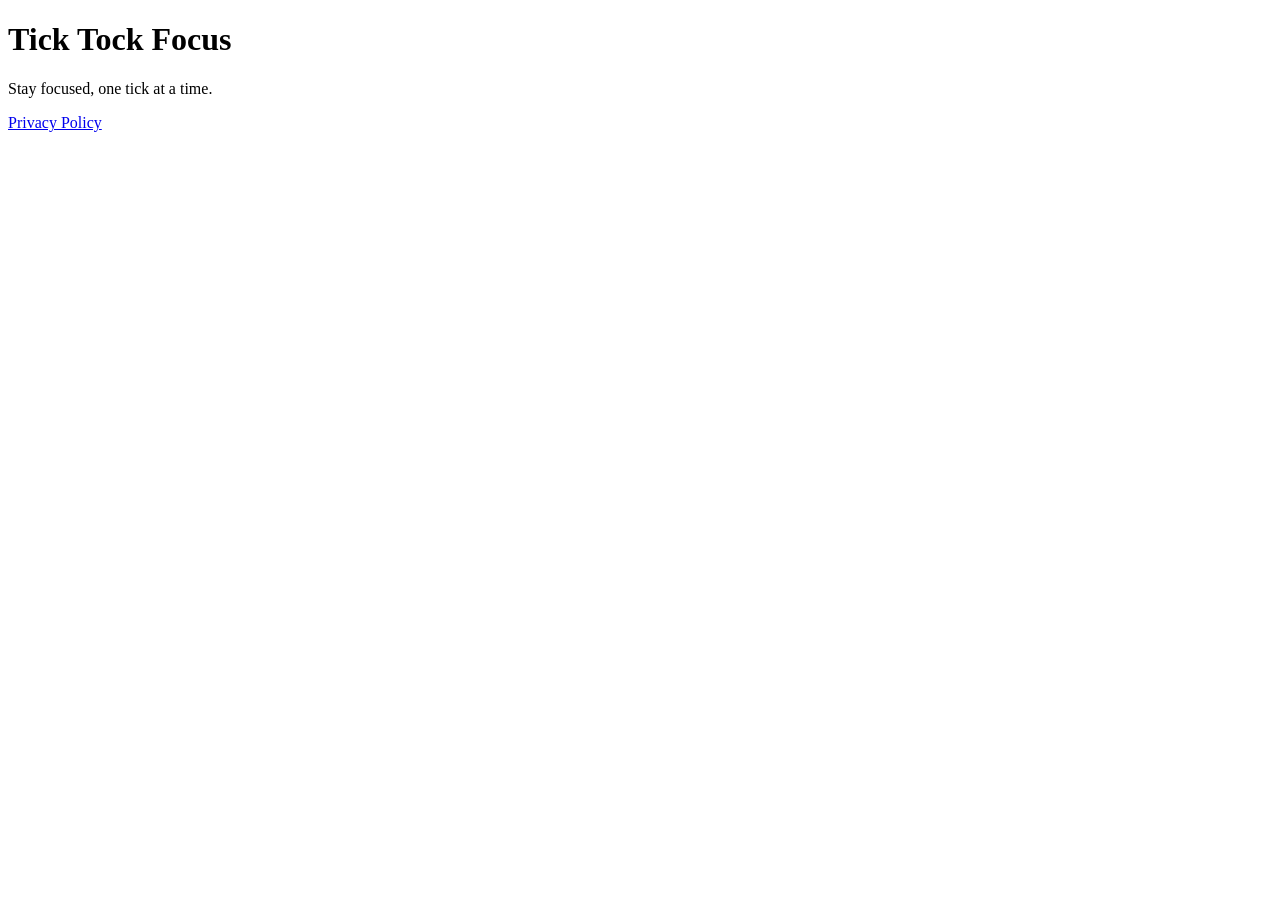
==== index.html @ 8ad4019a "Add index and privacy static pages Co-authored-by: mist941 <38522802+mist941@users.noreply.github.co" ====
<!doctype html>
<html lang="en">
  <head>
    <meta charset="utf-8" />
    <meta name="viewport" content="width=device-width, initial-scale=1" />
    <title>Tick Tock Focus</title>
  </head>
  <body>
    <main>
      <h1>Tick Tock Focus</h1>
      <p>Stay focused, one tick at a time.</p>
      <p><a href="/privacy.html">Privacy Policy</a></p>
    </main>
  </body>
</html>
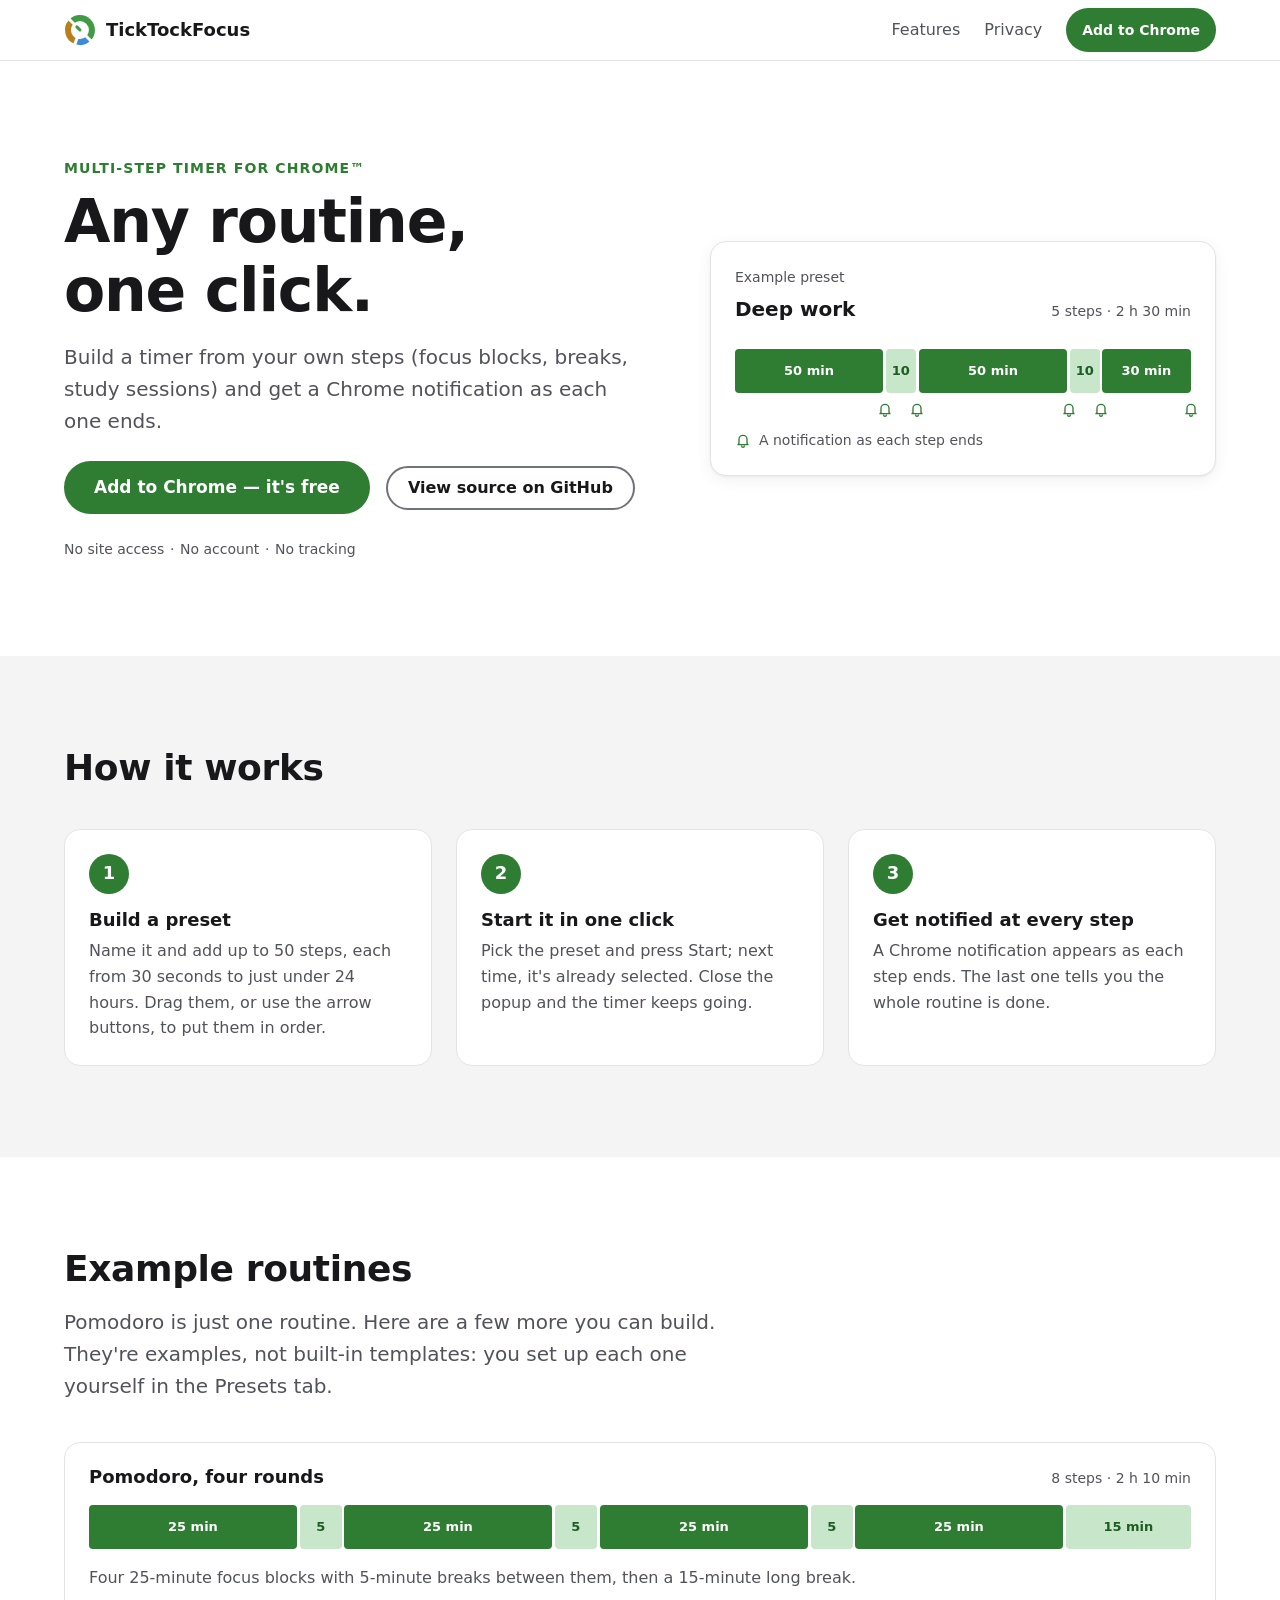
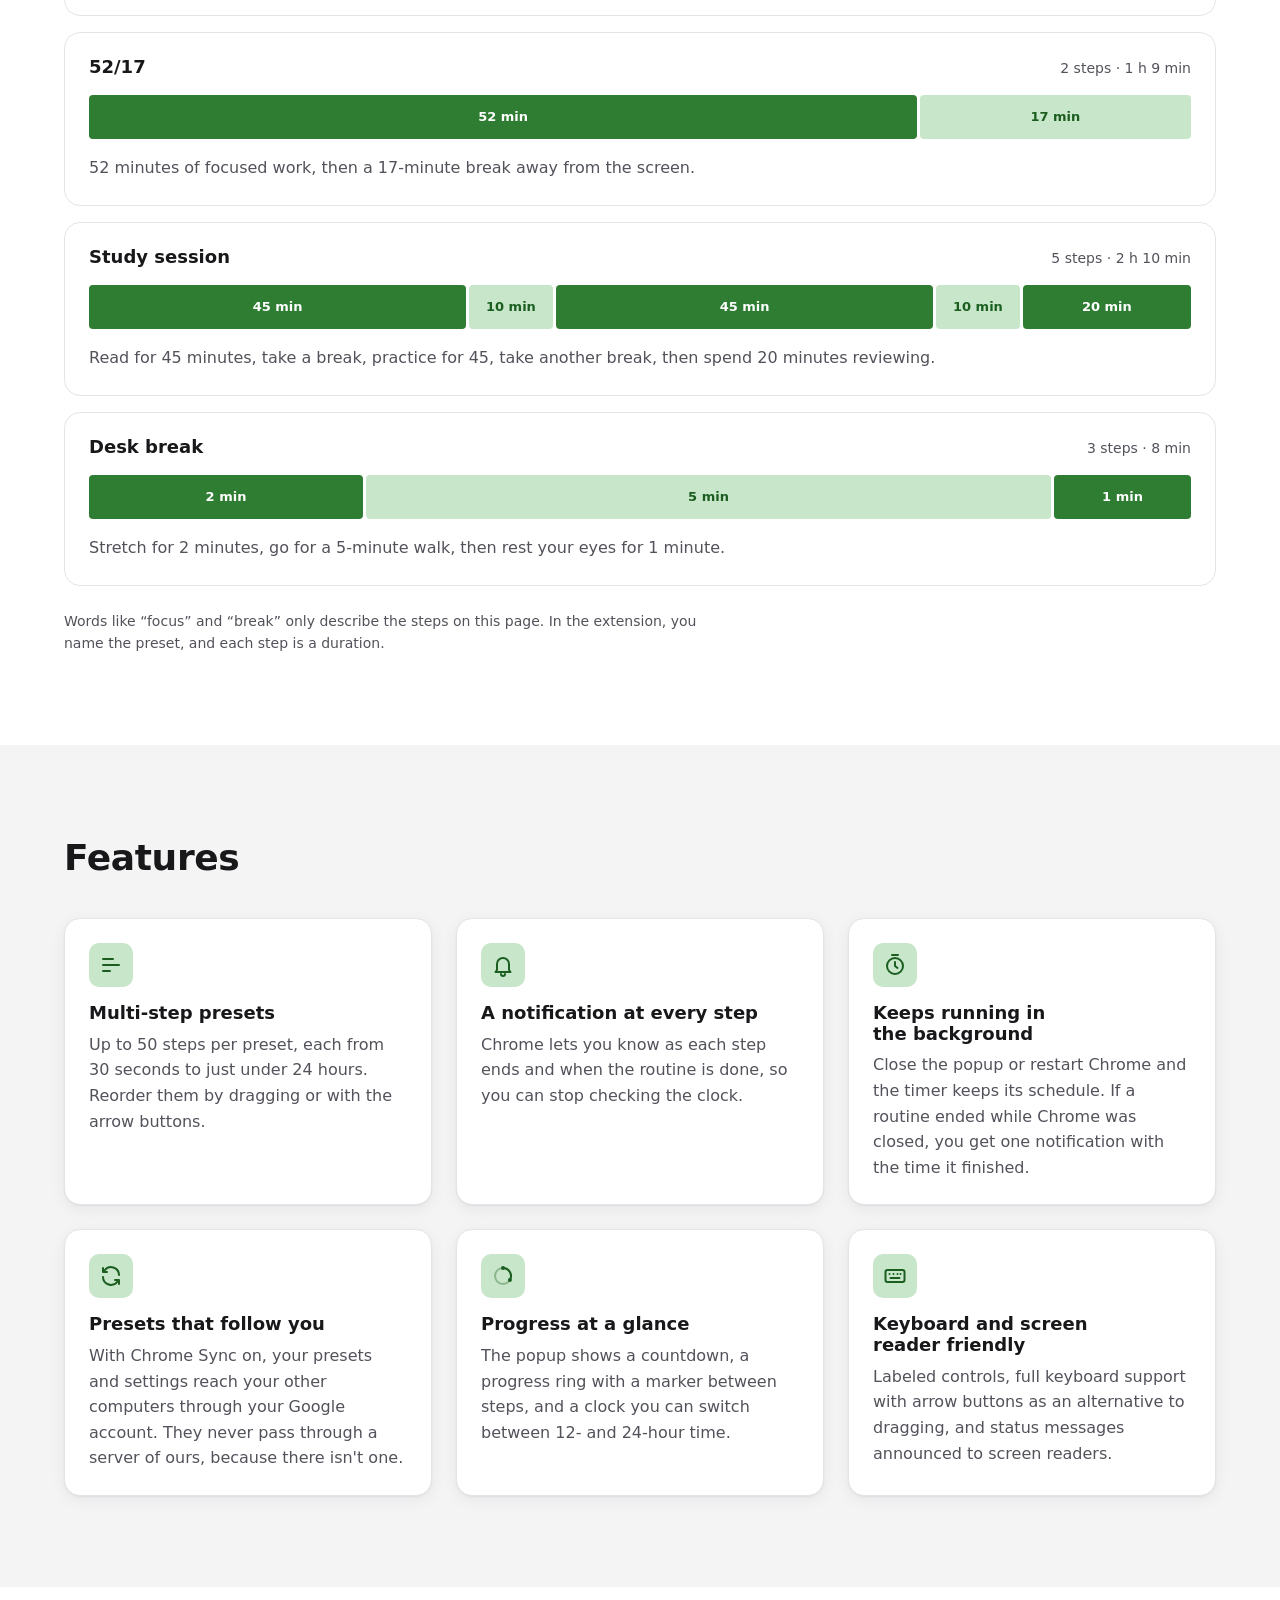
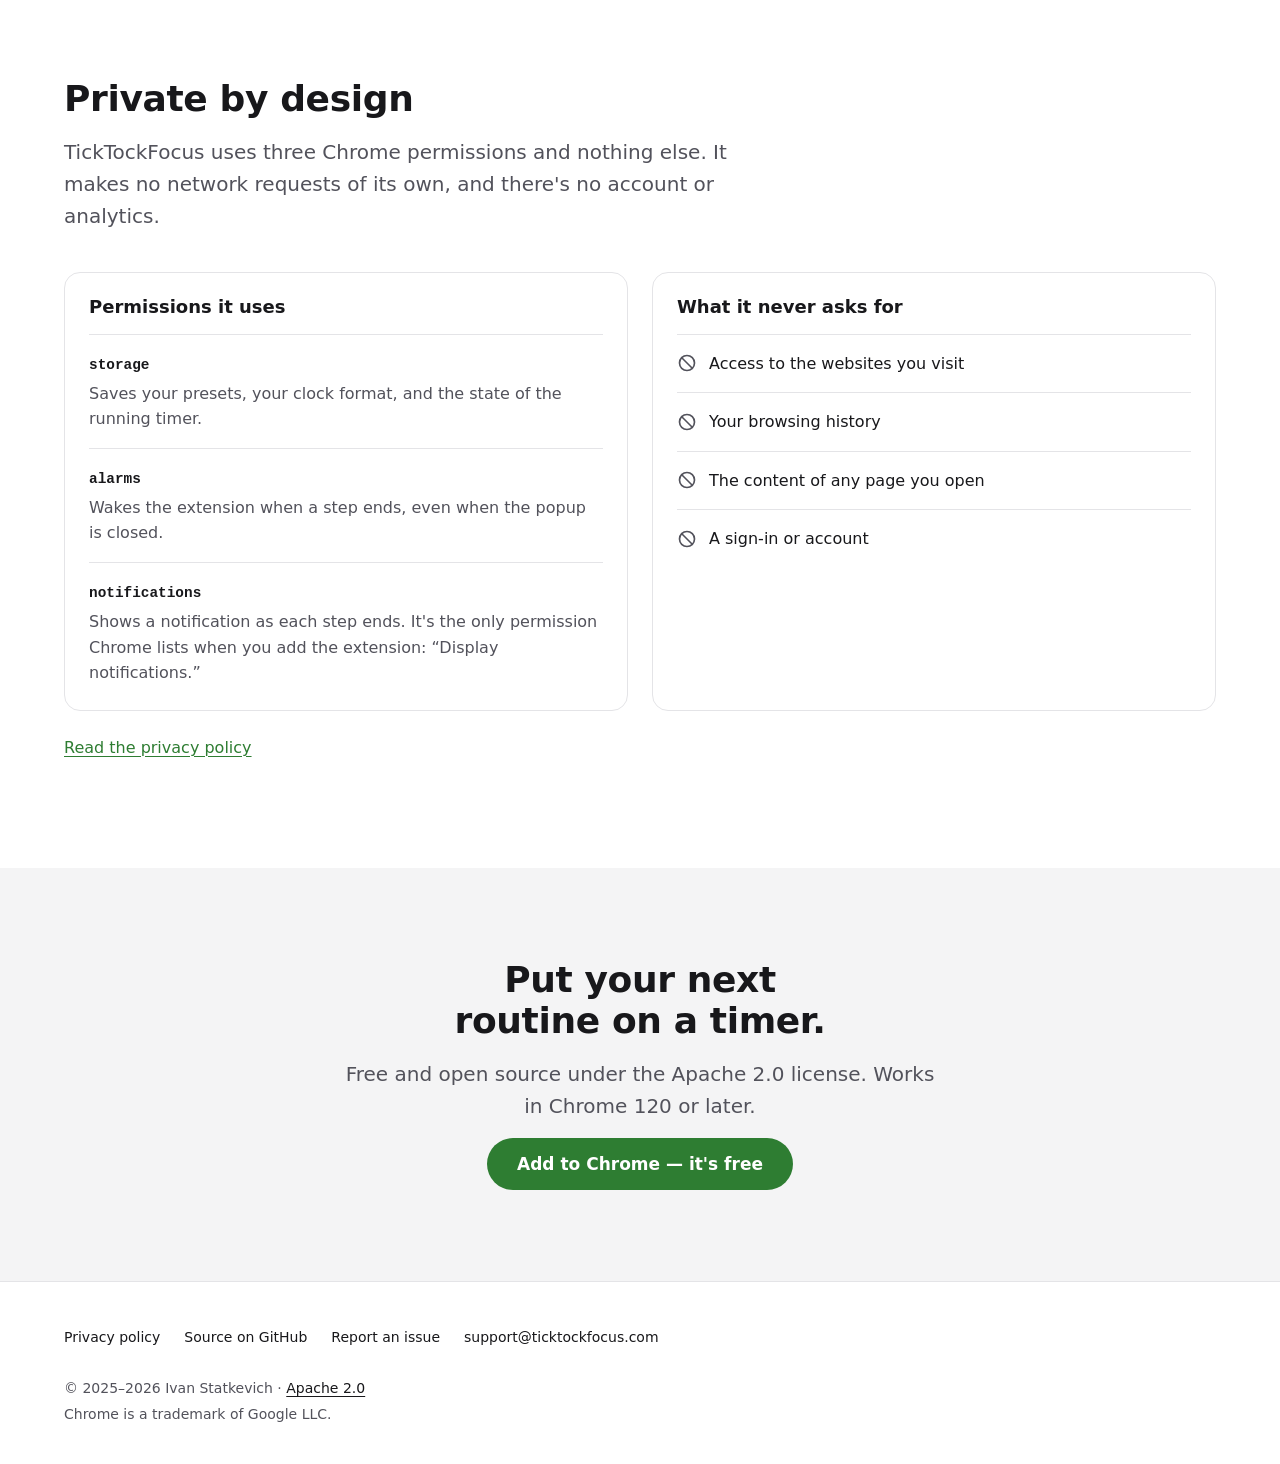
==== commit 034f8217: "Build the landing page - Hero with the value proposition, Web Store and GitHub links, trust   line a" ====
--- a/index.html
+++ b/index.html
@@ -1,15 +1,304 @@
 <!doctype html>
 <html lang="en">
   <head>
-    <meta charset="utf-8" />
-    <meta name="viewport" content="width=device-width, initial-scale=1" />
-    <title>Tick Tock Focus</title>
+    <meta charset="utf-8">
+    <meta name="viewport" content="width=device-width, initial-scale=1">
+    <title>TickTockFocus — Multi-Step Timer &amp; Routines</title>
+    <meta name="description" content="A Chrome extension that times any routine step by step and notifies you as each step ends. No site access, no account, no tracking.">
+    <link rel="canonical" href="https://ticktockfocus.com/">
+    <meta name="color-scheme" content="light dark">
+    <meta name="theme-color" content="#ffffff" media="(prefers-color-scheme: light)">
+    <meta name="theme-color" content="#18181b" media="(prefers-color-scheme: dark)">
+    <link rel="icon" href="/assets/icon-32.png" sizes="32x32" type="image/png">
+    <link rel="icon" href="/assets/icon-16.png" sizes="16x16" type="image/png">
+    <link rel="apple-touch-icon" href="/assets/icon-512.png">
+    <link rel="stylesheet" href="/assets/styles.css">
+    <meta property="og:type" content="website">
+    <meta property="og:site_name" content="TickTockFocus">
+    <meta property="og:title" content="TickTockFocus — Multi-Step Timer &amp; Routines">
+    <meta property="og:description" content="A Chrome extension that times any routine step by step and notifies you as each step ends. No site access, no account, no tracking.">
+    <meta property="og:url" content="https://ticktockfocus.com/">
+    <meta property="og:image" content="https://ticktockfocus.com/assets/icon-512.png">
+    <meta property="og:image:width" content="512">
+    <meta property="og:image:height" content="512">
+    <meta property="og:image:alt" content="TickTockFocus icon: a ring of three colored segments around a clock hand">
+    <meta name="twitter:card" content="summary">
+    <meta name="twitter:title" content="TickTockFocus — Multi-Step Timer &amp; Routines">
+    <meta name="twitter:description" content="A Chrome extension that times any routine step by step and notifies you as each step ends. No site access, no account, no tracking.">
+    <meta name="twitter:image" content="https://ticktockfocus.com/assets/icon-512.png">
+    <meta name="twitter:image:alt" content="TickTockFocus icon: a ring of three colored segments around a clock hand">
+    <script type="application/ld+json">
+      {
+        "@context": "https://schema.org",
+        "@type": "SoftwareApplication",
+        "name": "TickTockFocus",
+        "description": "A Chrome extension that times any routine step by step and notifies you as each step ends. No site access, no account, no tracking.",
+        "applicationCategory": "UtilitiesApplication",
+        "operatingSystem": "Chrome",
+        "url": "https://ticktockfocus.com/",
+        "downloadUrl": "https://chromewebstore.google.com/detail/nealkefeifpkmkbfcfbkffdgnlohjbae",
+        "offers": {
+          "@type": "Offer",
+          "price": "0",
+          "priceCurrency": "USD"
+        }
+      }
+    </script>
   </head>
   <body>
-    <main>
-      <h1>Tick Tock Focus</h1>
-      <p>Stay focused, one tick at a time.</p>
-      <p><a href="/privacy.html">Privacy Policy</a></p>
+    <a class="skip-link" href="#main-content">Skip to content</a>
+    <header class="site-header">
+      <div class="page-container site-header-content">
+        <a class="brand-link" href="/">
+          <img class="brand-icon" src="/assets/icon-32.png" srcset="/assets/icon-32.png 1x, /assets/icon-128.png 4x" width="32" height="32" alt="">
+          TickTockFocus
+        </a>
+        <nav class="site-navigation" aria-label="Main">
+          <ul class="site-navigation-list">
+            <li><a class="site-navigation-link" href="/#features">Features</a></li>
+            <li><a class="site-navigation-link" href="/privacy.html">Privacy</a></li>
+          </ul>
+        </nav>
+        <a class="button button-primary button-compact site-header-call-to-action" href="https://chromewebstore.google.com/detail/nealkefeifpkmkbfcfbkffdgnlohjbae">Add to Chrome</a>
+      </div>
+    </header>
+
+    <main id="main-content" tabindex="-1">
+      <section class="hero-section" aria-labelledby="hero-heading">
+        <div class="page-container hero-layout">
+          <div>
+            <p class="section-label">Multi-step timer for Chrome™</p>
+            <h1 id="hero-heading">Any routine, one click.</h1>
+            <p class="lead-text hero-lead">Build a timer from your own steps (focus blocks, breaks, study sessions) and get a Chrome notification as each one ends.</p>
+            <div class="button-group">
+              <a class="button button-primary button-large" href="https://chromewebstore.google.com/detail/nealkefeifpkmkbfcfbkffdgnlohjbae">Add to Chrome — it's free</a>
+              <a class="button button-secondary" href="https://github.com/mist941/tick-tock-focus">View source on GitHub</a>
+            </div>
+            <p class="trust-line">No site access<span class="trust-separator" aria-hidden="true">·</span>No account<span class="trust-separator" aria-hidden="true">·</span>No tracking</p>
+          </div>
+
+          <figure class="preset-preview">
+            <p class="preset-preview-label">Example preset</p>
+            <div class="preset-preview-header">
+              <p class="preset-preview-name" id="preview-preset-name">Deep work</p>
+              <p class="preset-preview-total">5 steps · 2 h 30 min</p>
+            </div>
+            <ol class="segment-bar segment-bar-with-notifications" aria-labelledby="preview-preset-name">
+              <li class="segment" style="--segment-minutes: 50"><span class="segment-label">50<span class="segment-unit"> min</span></span></li>
+              <li class="segment" style="--segment-minutes: 10"><span class="segment-label">10<span class="segment-unit"> min</span></span></li>
+              <li class="segment" style="--segment-minutes: 50"><span class="segment-label">50<span class="segment-unit"> min</span></span></li>
+              <li class="segment" style="--segment-minutes: 10"><span class="segment-label">10<span class="segment-unit"> min</span></span></li>
+              <li class="segment" style="--segment-minutes: 30"><span class="segment-label">30<span class="segment-unit"> min</span></span></li>
+            </ol>
+            <figcaption class="preset-preview-caption"><span class="notification-icon" aria-hidden="true"></span>A notification as each step ends</figcaption>
+          </figure>
+        </div>
+      </section>
+
+      <section class="page-section page-section-alternate" aria-labelledby="how-it-works-heading">
+        <div class="page-container">
+          <div class="section-heading">
+            <h2 id="how-it-works-heading">How it works</h2>
+          </div>
+          <ol class="step-list">
+            <li class="step-card">
+              <h3>Build a preset</h3>
+              <p>Name it and add up to 50 steps, each from 30 seconds to just under 24 hours. Drag them, or use the arrow buttons, to put them in order.</p>
+            </li>
+            <li class="step-card">
+              <h3>Start it in one click</h3>
+              <p>Pick the preset and press Start; next time, it's already selected. Close the popup and the timer keeps going.</p>
+            </li>
+            <li class="step-card">
+              <h3>Get notified at every step</h3>
+              <p>A Chrome notification appears as each step ends. The last one tells you the whole routine is done.</p>
+            </li>
+          </ol>
+        </div>
+      </section>
+
+      <section class="page-section" aria-labelledby="examples-heading">
+        <div class="page-container">
+          <div class="section-heading">
+            <h2 id="examples-heading">Example routines</h2>
+            <p class="lead-text">Pomodoro is just one routine. Here are a few more you can build. They're examples, not built-in templates: you set up each one yourself in the Presets tab.</p>
+          </div>
+          <ul class="routine-list">
+            <li class="routine-card">
+              <div class="routine-header">
+                <h3 class="routine-name" id="routine-pomodoro">Pomodoro, four rounds</h3>
+                <p class="routine-total">8 steps · 2 h 10 min</p>
+              </div>
+              <ol class="segment-bar" aria-labelledby="routine-pomodoro">
+                <li class="segment" style="--segment-minutes: 25"><span class="segment-label">25<span class="segment-unit"> min</span></span></li>
+                <li class="segment" style="--segment-minutes: 5"><span class="segment-label">5<span class="segment-unit"> min</span></span></li>
+                <li class="segment" style="--segment-minutes: 25"><span class="segment-label">25<span class="segment-unit"> min</span></span></li>
+                <li class="segment" style="--segment-minutes: 5"><span class="segment-label">5<span class="segment-unit"> min</span></span></li>
+                <li class="segment" style="--segment-minutes: 25"><span class="segment-label">25<span class="segment-unit"> min</span></span></li>
+                <li class="segment" style="--segment-minutes: 5"><span class="segment-label">5<span class="segment-unit"> min</span></span></li>
+                <li class="segment" style="--segment-minutes: 25"><span class="segment-label">25<span class="segment-unit"> min</span></span></li>
+                <li class="segment" style="--segment-minutes: 15"><span class="segment-label">15<span class="segment-unit"> min</span></span></li>
+              </ol>
+              <p class="routine-description">Four 25-minute focus blocks with 5-minute breaks between them, then a 15-minute long break.</p>
+            </li>
+            <li class="routine-card">
+              <div class="routine-header">
+                <h3 class="routine-name" id="routine-52-17">52/17</h3>
+                <p class="routine-total">2 steps · 1 h 9 min</p>
+              </div>
+              <ol class="segment-bar" aria-labelledby="routine-52-17">
+                <li class="segment" style="--segment-minutes: 52"><span class="segment-label">52<span class="segment-unit"> min</span></span></li>
+                <li class="segment" style="--segment-minutes: 17"><span class="segment-label">17<span class="segment-unit"> min</span></span></li>
+              </ol>
+              <p class="routine-description">52 minutes of focused work, then a 17-minute break away from the screen.</p>
+            </li>
+            <li class="routine-card">
+              <div class="routine-header">
+                <h3 class="routine-name" id="routine-study">Study session</h3>
+                <p class="routine-total">5 steps · 2 h 10 min</p>
+              </div>
+              <ol class="segment-bar" aria-labelledby="routine-study">
+                <li class="segment" style="--segment-minutes: 45"><span class="segment-label">45<span class="segment-unit"> min</span></span></li>
+                <li class="segment" style="--segment-minutes: 10"><span class="segment-label">10<span class="segment-unit"> min</span></span></li>
+                <li class="segment" style="--segment-minutes: 45"><span class="segment-label">45<span class="segment-unit"> min</span></span></li>
+                <li class="segment" style="--segment-minutes: 10"><span class="segment-label">10<span class="segment-unit"> min</span></span></li>
+                <li class="segment" style="--segment-minutes: 20"><span class="segment-label">20<span class="segment-unit"> min</span></span></li>
+              </ol>
+              <p class="routine-description">Read for 45 minutes, take a break, practice for 45, take another break, then spend 20 minutes reviewing.</p>
+            </li>
+            <li class="routine-card">
+              <div class="routine-header">
+                <h3 class="routine-name" id="routine-desk-break">Desk break</h3>
+                <p class="routine-total">3 steps · 8 min</p>
+              </div>
+              <ol class="segment-bar" aria-labelledby="routine-desk-break">
+                <li class="segment" style="--segment-minutes: 2"><span class="segment-label">2<span class="segment-unit"> min</span></span></li>
+                <li class="segment" style="--segment-minutes: 5"><span class="segment-label">5<span class="segment-unit"> min</span></span></li>
+                <li class="segment" style="--segment-minutes: 1"><span class="segment-label">1<span class="segment-unit"> min</span></span></li>
+              </ol>
+              <p class="routine-description">Stretch for 2 minutes, go for a 5-minute walk, then rest your eyes for 1 minute.</p>
+            </li>
+          </ul>
+          <p class="routine-note">Words like “focus” and “break” only describe the steps on this page. In the extension, you name the preset, and each step is a duration.</p>
+        </div>
+      </section>
+
+      <section class="page-section page-section-alternate" id="features" aria-labelledby="features-heading">
+        <div class="page-container">
+          <div class="section-heading">
+            <h2 id="features-heading">Features</h2>
+          </div>
+          <ul class="feature-grid">
+            <li class="feature-card">
+              <span class="feature-icon" aria-hidden="true">
+                <svg viewBox="0 0 24 24" fill="none" stroke="currentColor" stroke-width="2" stroke-linecap="round"><path d="M4 6h10M4 12h16M4 18h7"/></svg>
+              </span>
+              <h3>Multi-step presets</h3>
+              <p>Up to 50 steps per preset, each from 30 seconds to just under 24 hours. Reorder them by dragging or with the arrow buttons.</p>
+            </li>
+            <li class="feature-card">
+              <span class="feature-icon" aria-hidden="true">
+                <svg viewBox="0 0 24 24" fill="none" stroke="currentColor" stroke-width="2" stroke-linecap="round" stroke-linejoin="round"><path d="M6 17v-6a6 6 0 0 1 12 0v6l1.5 2h-15z"/><path d="M10 21a2 2 0 0 0 4 0"/></svg>
+              </span>
+              <h3>A notification at every step</h3>
+              <p>Chrome lets you know as each step ends and when the routine is done, so you can stop checking the clock.</p>
+            </li>
+            <li class="feature-card">
+              <span class="feature-icon" aria-hidden="true">
+                <svg viewBox="0 0 24 24" fill="none" stroke="currentColor" stroke-width="2" stroke-linecap="round" stroke-linejoin="round"><circle cx="12" cy="13" r="8"/><path d="M12 9v4l2.5 2M9 2h6"/></svg>
+              </span>
+              <h3>Keeps running in the background</h3>
+              <p>Close the popup or restart Chrome and the timer keeps its schedule. If a routine ended while Chrome was closed, you get one notification with the time it finished.</p>
+            </li>
+            <li class="feature-card">
+              <span class="feature-icon" aria-hidden="true">
+                <svg viewBox="0 0 24 24" fill="none" stroke="currentColor" stroke-width="2" stroke-linecap="round" stroke-linejoin="round"><path d="M20 11a8 8 0 0 0-14.5-4.5L4 8M4 4v4h4M4 13a8 8 0 0 0 14.5 4.5L20 16M20 20v-4h-4"/></svg>
+              </span>
+              <h3>Presets that follow you</h3>
+              <p>With Chrome Sync on, your presets and settings reach your other computers through your Google account. They never pass through a server of ours, because there isn't one.</p>
+            </li>
+            <li class="feature-card">
+              <span class="feature-icon" aria-hidden="true">
+                <svg viewBox="0 0 24 24" fill="none" stroke="currentColor" stroke-width="2" stroke-linecap="round"><circle cx="12" cy="12" r="8" stroke-opacity="0.35"/><path d="M12 4a8 8 0 0 1 6.9 12"/><circle cx="12" cy="4" r="1" fill="currentColor"/><circle cx="18.9" cy="16" r="1" fill="currentColor"/></svg>
+              </span>
+              <h3>Progress at a glance</h3>
+              <p>The popup shows a countdown, a progress ring with a marker between steps, and a clock you can switch between 12- and 24-hour time.</p>
+            </li>
+            <li class="feature-card">
+              <span class="feature-icon" aria-hidden="true">
+                <svg viewBox="0 0 24 24" fill="none" stroke="currentColor" stroke-width="2" stroke-linecap="round" stroke-linejoin="round"><rect x="2.5" y="6" width="19" height="12" rx="2"/><path d="M6.5 10h.01M10.5 10h.01M14.5 10h.01M17.5 10h.01M7.5 14h9"/></svg>
+              </span>
+              <h3>Keyboard and screen reader friendly</h3>
+              <p>Labeled controls, full keyboard support with arrow buttons as an alternative to dragging, and status messages announced to screen readers.</p>
+            </li>
+          </ul>
+        </div>
+      </section>
+
+      <section class="page-section" aria-labelledby="privacy-heading">
+        <div class="page-container">
+          <div class="section-heading">
+            <h2 id="privacy-heading">Private by design</h2>
+            <p class="lead-text">TickTockFocus uses three Chrome permissions and nothing else. It makes no network requests of its own, and there's no account or analytics.</p>
+          </div>
+          <div class="privacy-layout">
+            <div class="privacy-panel">
+              <h3>Permissions it uses</h3>
+              <dl class="permission-list">
+                <div class="permission-item">
+                  <dt class="permission-name"><code>storage</code></dt>
+                  <dd class="permission-reason">Saves your presets, your clock format, and the state of the running timer.</dd>
+                </div>
+                <div class="permission-item">
+                  <dt class="permission-name"><code>alarms</code></dt>
+                  <dd class="permission-reason">Wakes the extension when a step ends, even when the popup is closed.</dd>
+                </div>
+                <div class="permission-item">
+                  <dt class="permission-name"><code>notifications</code></dt>
+                  <dd class="permission-reason">Shows a notification as each step ends. It's the only permission Chrome lists when you add the extension: “Display notifications.”</dd>
+                </div>
+              </dl>
+            </div>
+            <div class="privacy-panel">
+              <h3>What it never asks for</h3>
+              <ul class="not-requested-list">
+                <li class="not-requested-item">Access to the websites you visit</li>
+                <li class="not-requested-item">Your browsing history</li>
+                <li class="not-requested-item">The content of any page you open</li>
+                <li class="not-requested-item">A sign-in or account</li>
+              </ul>
+            </div>
+          </div>
+          <p><a href="/privacy.html">Read the privacy policy</a></p>
+        </div>
+      </section>
+
+      <!-- Screenshots: add images to /assets/screenshots/ and a section here. -->
+
+      <section class="page-section page-section-alternate closing-call-to-action" aria-labelledby="closing-heading">
+        <div class="page-container text-content">
+          <h2 id="closing-heading">Put your next routine on a timer.</h2>
+          <p class="lead-text">Free and open source under the Apache 2.0 license. Works in Chrome 120 or later.</p>
+          <div class="button-group">
+            <a class="button button-primary button-large" href="https://chromewebstore.google.com/detail/nealkefeifpkmkbfcfbkffdgnlohjbae">Add to Chrome — it's free</a>
+          </div>
+        </div>
+      </section>
     </main>
+
+    <footer class="site-footer">
+      <div class="page-container">
+        <nav aria-label="Footer">
+          <ul class="footer-links">
+            <li><a href="/privacy.html">Privacy policy</a></li>
+            <li><a href="https://github.com/mist941/tick-tock-focus">Source on GitHub</a></li>
+            <li><a href="https://github.com/mist941/tick-tock-focus/issues">Report an issue</a></li>
+            <li><a href="mailto:support@ticktockfocus.com">support@ticktockfocus.com</a></li>
+          </ul>
+        </nav>
+        <p class="footer-legal">© 2025–2026 Ivan Statkevich <span aria-hidden="true">·</span> <a href="https://github.com/mist941/tick-tock-focus/blob/main/LICENSE">Apache 2.0</a></p>
+        <p class="footer-trademark">Chrome is a trademark of Google LLC.</p>
+      </div>
+    </footer>
   </body>
 </html>
--- a/assets/styles.css
+++ b/assets/styles.css
@@ -0,0 +1,848 @@
+/* Design tokens */
+
+:root {
+  color-scheme: light dark;
+
+  --color-background: #ffffff;
+  --color-surface: #f4f4f5;
+  --color-card: #ffffff;
+  --color-border: #e4e4e7;
+  --color-border-strong: #71717a;
+  --color-text: #18181b;
+  --color-text-muted: #52525b;
+  --color-accent: #2e7d32;
+  --color-accent-hover: #1b5e20;
+  --color-on-accent: #ffffff;
+  --color-link: #2e7d32;
+  --color-focus-ring: #2e7d32;
+  --color-segment-tint: #c8e6c9;
+  --color-on-segment-tint: #1b5e20;
+  --shadow-card: 0 1px 2px rgb(24 24 27 / 0.05), 0 4px 16px rgb(24 24 27 / 0.06);
+
+  --font-family-base: system-ui, -apple-system, "Segoe UI", Roboto, "Helvetica Neue", Arial, sans-serif;
+  --font-family-monospace: ui-monospace, "SF Mono", "Cascadia Mono", "Segoe UI Mono", Menlo, Consolas, monospace;
+  --font-size-small: 0.875rem;
+  --font-size-base: 1rem;
+  --font-size-lead: clamp(1.0625rem, 1rem + 0.4vw, 1.25rem);
+  --font-size-heading-3: 1.125rem;
+  --font-size-heading-2: clamp(1.625rem, 1.3rem + 1.4vw, 2.25rem);
+  --font-size-heading-1: clamp(2.25rem, 1.5rem + 3.4vw, 3.75rem);
+  --font-weight-medium: 500;
+  --font-weight-bold: 700;
+  --line-height-base: 1.6;
+  --line-height-heading: 1.15;
+
+  --space-extra-small: 0.25rem;
+  --space-small: 0.5rem;
+  --space-medium: 1rem;
+  --space-large: 1.5rem;
+  --space-extra-large: 2.5rem;
+  --space-section: clamp(3.5rem, 2.5rem + 4vw, 6rem);
+  --page-gutter: clamp(1rem, 0.5rem + 2.5vw, 2rem);
+
+  --radius-small: 0.375rem;
+  --radius-medium: 0.625rem;
+  --radius-large: 1rem;
+  --radius-pill: 999px;
+
+  --width-content: 72rem;
+  --width-text: 42rem;
+  --size-touch-target: 2.75rem;
+  --duration-transition: 150ms;
+
+  --icon-bell: url("data:image/svg+xml,%3Csvg xmlns='http://www.w3.org/2000/svg' viewBox='0 0 24 24' fill='none' stroke='black' stroke-width='2' stroke-linecap='round' stroke-linejoin='round'%3E%3Cpath d='M6 17v-6a6 6 0 0 1 12 0v6l1.5 2h-15z'/%3E%3Cpath d='M10 21a2 2 0 0 0 4 0'/%3E%3C/svg%3E");
+  --icon-not-allowed: url("data:image/svg+xml,%3Csvg xmlns='http://www.w3.org/2000/svg' viewBox='0 0 24 24' fill='none' stroke='black' stroke-width='2' stroke-linecap='round'%3E%3Ccircle cx='12' cy='12' r='9'/%3E%3Cpath d='M5.7 5.7l12.6 12.6'/%3E%3C/svg%3E");
+}
+
+@media (prefers-color-scheme: dark) {
+  :root {
+    --color-background: #18181b;
+    --color-surface: #1f1f23;
+    --color-card: #27272a;
+    --color-border: #3f3f46;
+    --color-border-strong: #71717a;
+    --color-text: #f4f4f5;
+    --color-text-muted: #a1a1aa;
+    --color-accent: #4caf50;
+    --color-accent-hover: #66bb6a;
+    --color-on-accent: #18181b;
+    --color-link: #4caf50;
+    --color-focus-ring: #4caf50;
+    --color-segment-tint: #2e5530;
+    --color-on-segment-tint: #c8e6c9;
+    --shadow-card: none;
+  }
+}
+
+/* Base */
+
+*,
+*::before,
+*::after {
+  box-sizing: border-box;
+}
+
+html {
+  -webkit-text-size-adjust: 100%;
+  text-size-adjust: 100%;
+}
+
+body {
+  display: flex;
+  flex-direction: column;
+  min-height: 100vh;
+  min-height: 100dvh;
+  margin: 0;
+  background-color: var(--color-background);
+  color: var(--color-text);
+  font-family: var(--font-family-base);
+  font-size: var(--font-size-base);
+  line-height: var(--line-height-base);
+  overflow-wrap: break-word;
+}
+
+main {
+  flex: 1;
+}
+
+/* The skip link moves focus here; the outline would frame the whole page. */
+main:focus {
+  outline: none;
+}
+
+h1,
+h2,
+h3 {
+  margin: 0 0 var(--space-medium);
+  line-height: var(--line-height-heading);
+  text-wrap: balance;
+}
+
+h1 {
+  font-size: var(--font-size-heading-1);
+  letter-spacing: -0.02em;
+}
+
+h2 {
+  font-size: var(--font-size-heading-2);
+  letter-spacing: -0.01em;
+}
+
+h3 {
+  font-size: var(--font-size-heading-3);
+}
+
+p,
+ul,
+ol,
+table {
+  margin: 0 0 var(--space-medium);
+}
+
+img,
+svg {
+  display: block;
+  max-width: 100%;
+  height: auto;
+}
+
+a {
+  color: var(--color-link);
+  text-decoration-thickness: 1px;
+  text-underline-offset: 0.18em;
+}
+
+a:hover {
+  text-decoration-thickness: 2px;
+}
+
+code {
+  font-family: var(--font-family-monospace);
+  font-size: 0.9em;
+  overflow-wrap: anywhere;
+}
+
+:focus-visible {
+  outline: 3px solid var(--color-focus-ring);
+  outline-offset: 3px;
+  border-radius: 2px;
+}
+
+@media (prefers-reduced-motion: no-preference) {
+  html {
+    scroll-behavior: smooth;
+  }
+}
+
+@media (prefers-reduced-motion: reduce) {
+  *,
+  *::before,
+  *::after {
+    animation-duration: 0.01ms !important;
+    animation-iteration-count: 1 !important;
+    transition-duration: 0.01ms !important;
+    scroll-behavior: auto !important;
+  }
+}
+
+/* Utilities and layout */
+
+.visually-hidden {
+  position: absolute;
+  width: 1px;
+  height: 1px;
+  margin: -1px;
+  padding: 0;
+  overflow: hidden;
+  clip: rect(0 0 0 0);
+  white-space: nowrap;
+  border: 0;
+}
+
+.page-container {
+  width: 100%;
+  max-width: calc(var(--width-content) + 2 * var(--page-gutter));
+  margin-inline: auto;
+  padding-inline: var(--page-gutter);
+}
+
+.text-content {
+  max-width: var(--width-text);
+}
+
+.page-section {
+  padding-block: var(--space-section);
+}
+
+.page-section-alternate {
+  background-color: var(--color-surface);
+}
+
+.section-label {
+  margin-bottom: var(--space-small);
+  color: var(--color-link);
+  font-size: var(--font-size-small);
+  font-weight: var(--font-weight-bold);
+  letter-spacing: 0.08em;
+  text-transform: uppercase;
+}
+
+.lead-text {
+  color: var(--color-text-muted);
+  font-size: var(--font-size-lead);
+}
+
+/* Skip link */
+
+.skip-link {
+  position: absolute;
+  top: var(--space-small);
+  left: var(--space-small);
+  z-index: 10;
+  padding: var(--space-small) var(--space-medium);
+  border-radius: var(--radius-small);
+  background-color: var(--color-accent);
+  color: var(--color-on-accent);
+  font-weight: var(--font-weight-bold);
+  text-decoration: none;
+  transform: translateY(-250%);
+}
+
+.skip-link:focus {
+  transform: none;
+}
+
+/* Buttons */
+
+.button {
+  display: inline-flex;
+  align-items: center;
+  justify-content: center;
+  min-height: var(--size-touch-target);
+  padding: 0.625rem 1.25rem;
+  border: 2px solid transparent;
+  border-radius: var(--radius-pill);
+  font-weight: var(--font-weight-bold);
+  line-height: 1.2;
+  text-align: center;
+  text-decoration: none;
+  transition: background-color var(--duration-transition) ease, border-color var(--duration-transition) ease;
+}
+
+.button-primary {
+  background-color: var(--color-accent);
+  color: var(--color-on-accent);
+}
+
+.button-primary:hover {
+  background-color: var(--color-accent-hover);
+}
+
+.button-secondary {
+  border-color: var(--color-border-strong);
+  color: var(--color-text);
+}
+
+.button-secondary:hover {
+  background-color: var(--color-surface);
+}
+
+.button-compact {
+  padding: 0.5rem 0.875rem;
+  font-size: var(--font-size-small);
+}
+
+.button-large {
+  min-height: 3.25rem;
+  padding: 0.875rem 1.75rem;
+  font-size: 1.0625rem;
+}
+
+.button-group {
+  display: flex;
+  flex-wrap: wrap;
+  align-items: center;
+  gap: var(--space-medium);
+}
+
+/* Site header */
+
+.site-header {
+  border-bottom: 1px solid var(--color-border);
+}
+
+.site-header-content {
+  display: grid;
+  grid-template-areas:
+    "brand brand"
+    "navigation call-to-action";
+  grid-template-columns: 1fr auto;
+  align-items: center;
+  gap: var(--space-extra-small) var(--space-small);
+  padding-block: var(--space-small);
+}
+
+.brand-link {
+  grid-area: brand;
+  justify-self: start;
+  display: inline-flex;
+  align-items: center;
+  gap: 0.625rem;
+  min-height: var(--size-touch-target);
+  color: var(--color-text);
+  font-size: 1.125rem;
+  font-weight: var(--font-weight-bold);
+  text-decoration: none;
+}
+
+.brand-icon {
+  width: 2rem;
+  height: 2rem;
+}
+
+.site-navigation {
+  grid-area: navigation;
+}
+
+.site-navigation-list {
+  display: flex;
+  flex-wrap: wrap;
+  gap: 0 0.875rem;
+  margin: 0;
+  padding: 0;
+  list-style: none;
+}
+
+.site-navigation-link {
+  display: inline-flex;
+  align-items: center;
+  min-height: var(--size-touch-target);
+  color: var(--color-text-muted);
+  font-weight: var(--font-weight-medium);
+  text-decoration: none;
+}
+
+.site-navigation-link:hover,
+.site-navigation-link[aria-current="page"] {
+  color: var(--color-text);
+  text-decoration: underline;
+  text-decoration-color: var(--color-accent);
+  text-decoration-thickness: 2px;
+  text-underline-offset: 0.4em;
+}
+
+.site-header-call-to-action {
+  grid-area: call-to-action;
+}
+
+@media (min-width: 40rem) {
+  .site-header-content {
+    grid-template-areas: "brand navigation call-to-action";
+    grid-template-columns: auto 1fr auto;
+    gap: var(--space-large);
+  }
+
+  .site-navigation {
+    justify-self: end;
+  }
+
+  .site-navigation-list {
+    gap: 0 var(--space-large);
+  }
+}
+
+/* Site footer */
+
+.site-footer {
+  padding-block: var(--space-extra-large);
+  border-top: 1px solid var(--color-border);
+  background-color: var(--color-background);
+  color: var(--color-text-muted);
+  font-size: var(--font-size-small);
+}
+
+.footer-links {
+  display: flex;
+  flex-wrap: wrap;
+  gap: var(--space-small) var(--space-large);
+  margin-bottom: var(--space-large);
+  padding: 0;
+  list-style: none;
+}
+
+.footer-links a {
+  display: inline-block;
+  padding-block: var(--space-extra-small);
+  color: var(--color-text);
+  text-decoration: none;
+}
+
+.footer-links a:hover {
+  text-decoration: underline;
+}
+
+.footer-legal {
+  margin-bottom: var(--space-extra-small);
+}
+
+.footer-legal a {
+  color: var(--color-text);
+}
+
+.footer-trademark {
+  margin-bottom: 0;
+}
+
+/* Section headings */
+
+.section-heading {
+  max-width: var(--width-text);
+  margin-bottom: var(--space-extra-large);
+}
+
+.section-heading > :last-child {
+  margin-bottom: 0;
+}
+
+/* Hero */
+
+.hero-section {
+  padding-block: clamp(3rem, 2rem + 5vw, 6.5rem);
+}
+
+.hero-layout {
+  display: grid;
+  align-items: center;
+  gap: var(--space-extra-large);
+}
+
+.hero-lead {
+  max-width: 36rem;
+  margin-bottom: var(--space-large);
+}
+
+.trust-line {
+  margin: var(--space-large) 0 0;
+  color: var(--color-text-muted);
+  font-size: var(--font-size-small);
+  font-weight: var(--font-weight-medium);
+}
+
+.trust-separator {
+  margin-inline: 0.4em;
+}
+
+@media (min-width: 60rem) {
+  .hero-layout {
+    grid-template-columns: minmax(0, 1.15fr) minmax(0, 1fr);
+    gap: 4rem;
+  }
+}
+
+/* Example preset card in the hero */
+
+.preset-preview {
+  margin: 0;
+  padding: var(--space-large);
+  border: 1px solid var(--color-border);
+  border-radius: var(--radius-large);
+  background-color: var(--color-card);
+  box-shadow: var(--shadow-card);
+}
+
+.preset-preview-label {
+  margin-bottom: var(--space-extra-small);
+  color: var(--color-text-muted);
+  font-size: var(--font-size-small);
+}
+
+.preset-preview-header {
+  display: flex;
+  flex-wrap: wrap;
+  align-items: baseline;
+  justify-content: space-between;
+  gap: var(--space-extra-small) var(--space-medium);
+  margin-bottom: var(--space-large);
+}
+
+.preset-preview-name {
+  margin: 0;
+  font-size: 1.25rem;
+  font-weight: var(--font-weight-bold);
+}
+
+.preset-preview-total {
+  margin: 0;
+  color: var(--color-text-muted);
+  font-size: var(--font-size-small);
+}
+
+.preset-preview-caption {
+  display: flex;
+  align-items: center;
+  gap: var(--space-small);
+  color: var(--color-text-muted);
+  font-size: var(--font-size-small);
+}
+
+.notification-icon {
+  flex-shrink: 0;
+  width: 1rem;
+  height: 1rem;
+  background-color: var(--color-link);
+  -webkit-mask: var(--icon-bell) center / contain no-repeat;
+  mask: var(--icon-bell) center / contain no-repeat;
+}
+
+/* Segment bar: one list item per step, width proportional to its minutes */
+
+.segment-bar {
+  display: flex;
+  gap: 3px;
+  margin: 0;
+  padding: 0;
+  list-style: none;
+}
+
+.segment {
+  container: segment / inline-size;
+  position: relative;
+  display: flex;
+  flex: var(--segment-minutes) 1 0;
+  align-items: center;
+  justify-content: center;
+  min-width: 0;
+  height: 2.75rem;
+  border-radius: 4px;
+  background-color: var(--color-accent);
+  color: var(--color-on-accent);
+  font-size: 0.8125rem;
+  font-variant-numeric: tabular-nums;
+  font-weight: var(--font-weight-bold);
+}
+
+.segment:nth-child(even) {
+  background-color: var(--color-segment-tint);
+  color: var(--color-on-segment-tint);
+}
+
+.segment-label {
+  min-width: 0;
+  padding-inline: 0.25rem;
+  overflow: hidden;
+  white-space: nowrap;
+}
+
+/* Narrow steps drop the unit, then the whole label; screen readers still get both. */
+@container segment (max-width: 3.75rem) {
+  .segment-unit {
+    position: absolute;
+    width: 1px;
+    height: 1px;
+    margin: -1px;
+    overflow: hidden;
+    clip: rect(0 0 0 0);
+    white-space: nowrap;
+  }
+}
+
+@container segment (max-width: 1.75rem) {
+  .segment-label {
+    position: absolute;
+    width: 1px;
+    height: 1px;
+    margin: -1px;
+    padding: 0;
+    overflow: hidden;
+    clip: rect(0 0 0 0);
+  }
+}
+
+.segment-bar-with-notifications {
+  margin-bottom: 2.25rem;
+}
+
+/* A bell under every step boundary, centered on the 3px gap. */
+.segment-bar-with-notifications .segment::after {
+  content: "";
+  position: absolute;
+  top: calc(100% + 0.5rem);
+  right: calc(-0.5rem - 1.5px);
+  width: 1rem;
+  height: 1rem;
+  background-color: var(--color-link);
+  -webkit-mask: var(--icon-bell) center / contain no-repeat;
+  mask: var(--icon-bell) center / contain no-repeat;
+}
+
+.segment-bar-with-notifications .segment:last-child::after {
+  right: -0.5rem;
+}
+
+/* High contrast mode drops backgrounds, which would merge segments and hide the masked icons. */
+@media (forced-colors: active) {
+  .segment {
+    border: 1px solid CanvasText;
+  }
+
+  .notification-icon,
+  .segment-bar-with-notifications .segment::after,
+  .not-requested-item::before {
+    background-color: CanvasText;
+    forced-color-adjust: none;
+  }
+}
+
+/* How it works */
+
+.step-list {
+  display: grid;
+  grid-template-columns: repeat(auto-fit, minmax(min(100%, 16rem), 1fr));
+  gap: var(--space-large);
+  margin: 0;
+  padding: 0;
+  list-style: none;
+  counter-reset: step;
+}
+
+.step-card {
+  padding: var(--space-large);
+  border: 1px solid var(--color-border);
+  border-radius: var(--radius-large);
+  background-color: var(--color-card);
+  counter-increment: step;
+}
+
+/* The list already announces positions, so the visible number gets empty alt text. */
+.step-card::before {
+  content: counter(step);
+  content: counter(step) / "";
+  display: grid;
+  place-items: center;
+  width: 2.5rem;
+  height: 2.5rem;
+  margin-bottom: var(--space-medium);
+  border-radius: 50%;
+  background-color: var(--color-accent);
+  color: var(--color-on-accent);
+  font-size: 1.125rem;
+  font-weight: var(--font-weight-bold);
+}
+
+.step-card h3 {
+  margin-bottom: var(--space-small);
+}
+
+.step-card p {
+  margin: 0;
+  color: var(--color-text-muted);
+}
+
+/* Example routines */
+
+.routine-list {
+  display: grid;
+  gap: var(--space-medium);
+  margin: 0 0 var(--space-large);
+  padding: 0;
+  list-style: none;
+}
+
+.routine-card {
+  padding: var(--space-large);
+  border: 1px solid var(--color-border);
+  border-radius: var(--radius-large);
+  background-color: var(--color-card);
+}
+
+.routine-header {
+  display: flex;
+  flex-wrap: wrap;
+  align-items: baseline;
+  justify-content: space-between;
+  gap: var(--space-extra-small) var(--space-medium);
+  margin-bottom: var(--space-medium);
+}
+
+.routine-name {
+  margin: 0;
+}
+
+.routine-total {
+  margin: 0;
+  color: var(--color-text-muted);
+  font-size: var(--font-size-small);
+  font-variant-numeric: tabular-nums;
+}
+
+.routine-description {
+  margin: var(--space-medium) 0 0;
+  color: var(--color-text-muted);
+}
+
+.routine-note {
+  max-width: var(--width-text);
+  margin: 0;
+  color: var(--color-text-muted);
+  font-size: var(--font-size-small);
+}
+
+/* Features */
+
+.feature-grid {
+  display: grid;
+  grid-template-columns: repeat(auto-fit, minmax(min(100%, 18rem), 1fr));
+  gap: var(--space-large);
+  margin: 0;
+  padding: 0;
+  list-style: none;
+}
+
+.feature-card {
+  padding: var(--space-large);
+  border: 1px solid var(--color-border);
+  border-radius: var(--radius-large);
+  background-color: var(--color-card);
+  box-shadow: var(--shadow-card);
+}
+
+.feature-icon {
+  display: grid;
+  place-items: center;
+  width: 2.75rem;
+  height: 2.75rem;
+  margin-bottom: var(--space-medium);
+  border-radius: var(--radius-medium);
+  background-color: var(--color-segment-tint);
+  color: var(--color-on-segment-tint);
+}
+
+.feature-icon svg {
+  width: 1.5rem;
+  height: 1.5rem;
+}
+
+.feature-card h3 {
+  margin-bottom: var(--space-small);
+}
+
+.feature-card p {
+  margin: 0;
+  color: var(--color-text-muted);
+}
+
+/* Privacy by design */
+
+.privacy-layout {
+  display: grid;
+  grid-template-columns: repeat(auto-fit, minmax(min(100%, 22rem), 1fr));
+  gap: var(--space-large);
+  margin-bottom: var(--space-large);
+}
+
+.privacy-panel {
+  padding: var(--space-large);
+  border: 1px solid var(--color-border);
+  border-radius: var(--radius-large);
+  background-color: var(--color-card);
+}
+
+.permission-list {
+  margin: 0;
+}
+
+.permission-item {
+  padding-block: var(--space-medium);
+  border-top: 1px solid var(--color-border);
+}
+
+.permission-item:last-child {
+  padding-bottom: 0;
+}
+
+.permission-name {
+  font-weight: var(--font-weight-bold);
+}
+
+.permission-reason {
+  margin: var(--space-extra-small) 0 0;
+  color: var(--color-text-muted);
+}
+
+.not-requested-list {
+  margin: 0;
+  padding: 0;
+  list-style: none;
+}
+
+.not-requested-item {
+  position: relative;
+  padding: var(--space-medium) 0 var(--space-medium) 2rem;
+  border-top: 1px solid var(--color-border);
+}
+
+.not-requested-item:last-child {
+  padding-bottom: 0;
+}
+
+.not-requested-item::before {
+  content: "";
+  position: absolute;
+  top: calc(var(--space-medium) + 0.15em);
+  left: 0;
+  width: 1.25rem;
+  height: 1.25rem;
+  background-color: var(--color-text-muted);
+  -webkit-mask: var(--icon-not-allowed) center / contain no-repeat;
+  mask: var(--icon-not-allowed) center / contain no-repeat;
+}
+
+/* Closing call to action */
+
+.closing-call-to-action {
+  text-align: center;
+}
+
+.closing-call-to-action .button-group {
+  justify-content: center;
+}
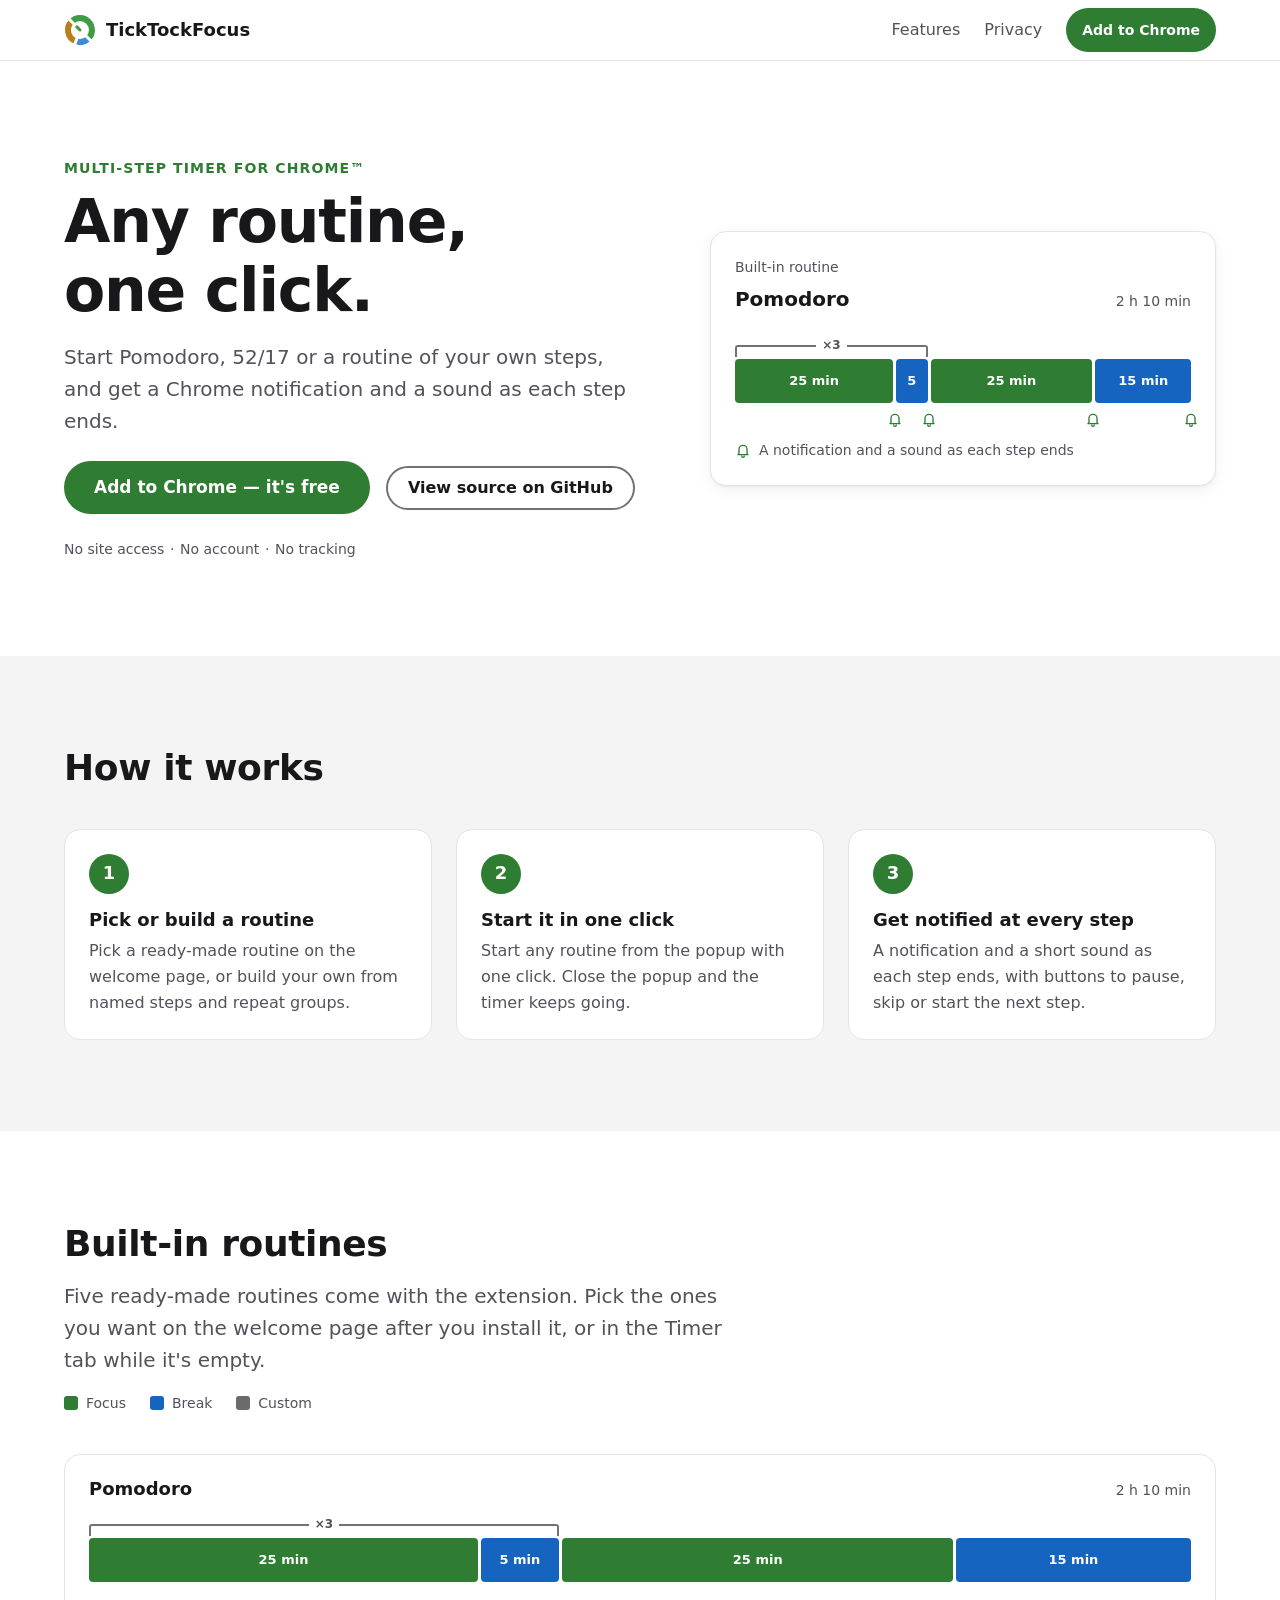
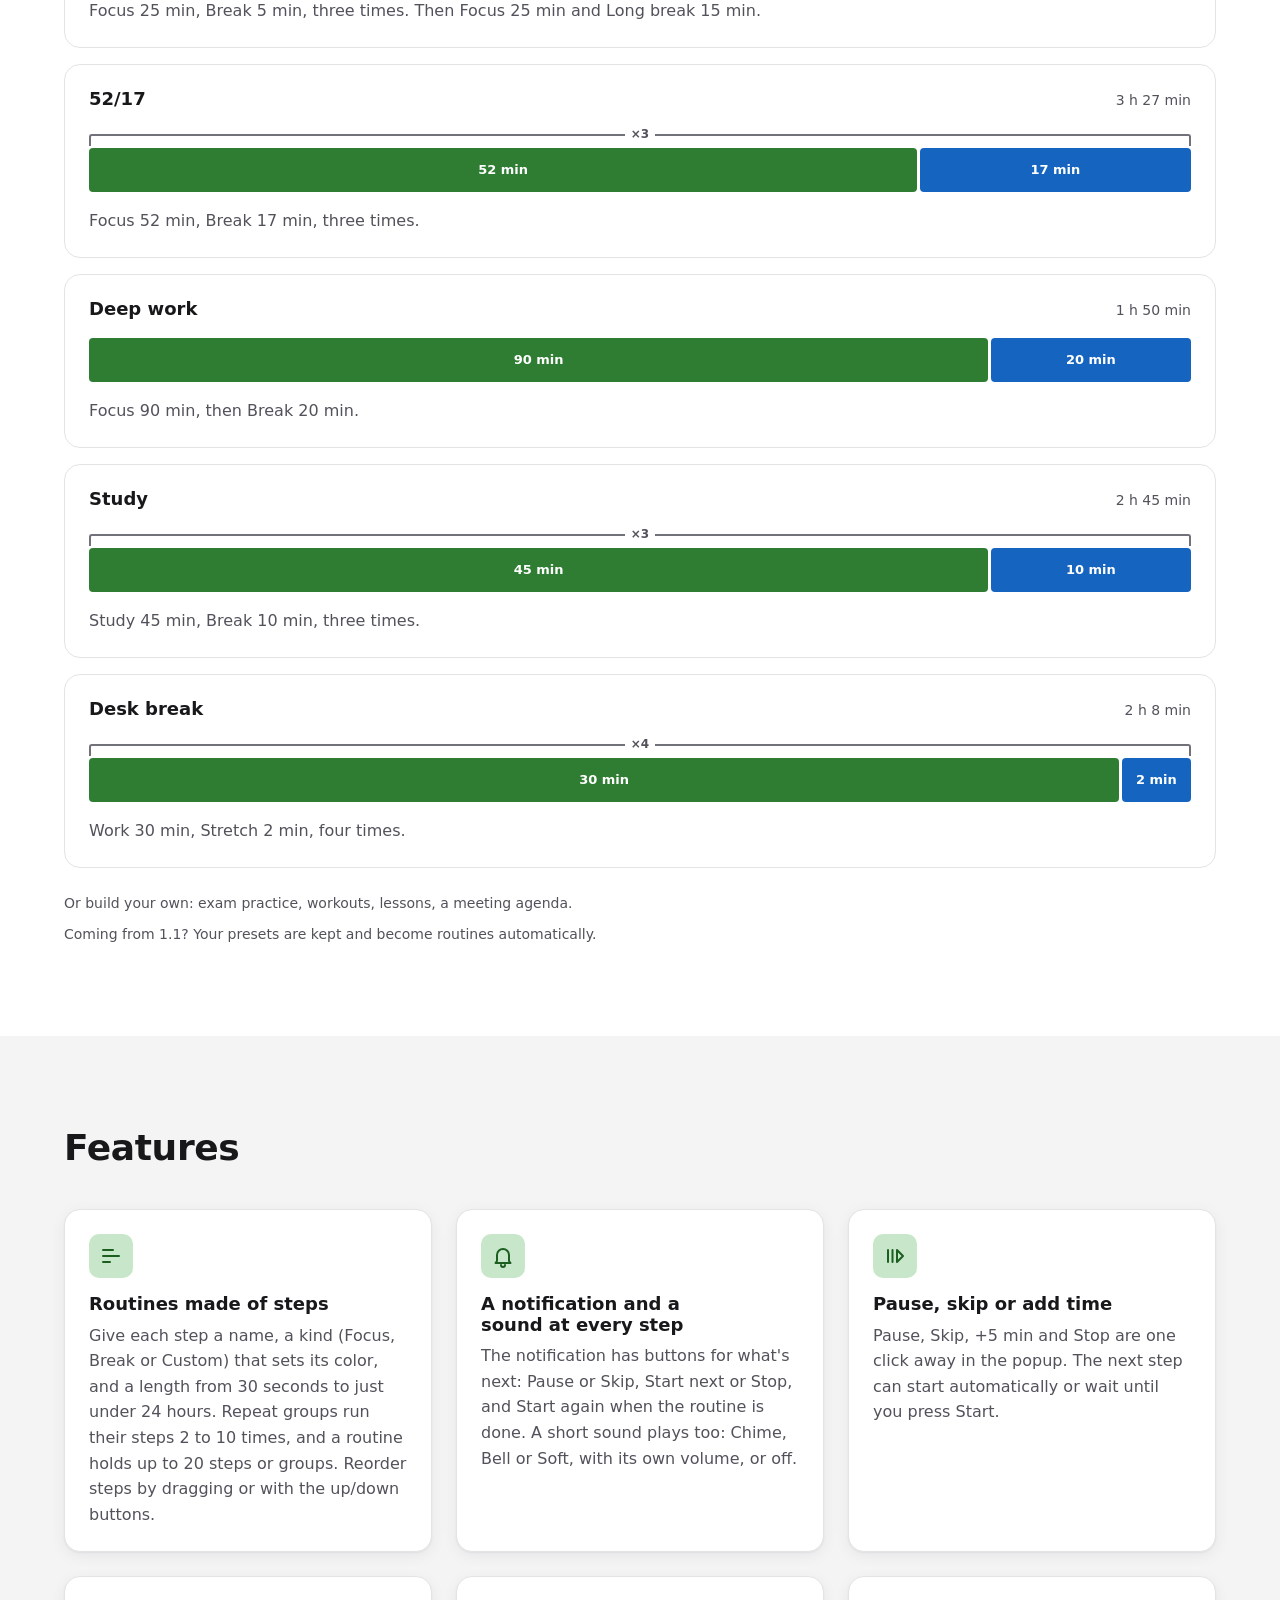
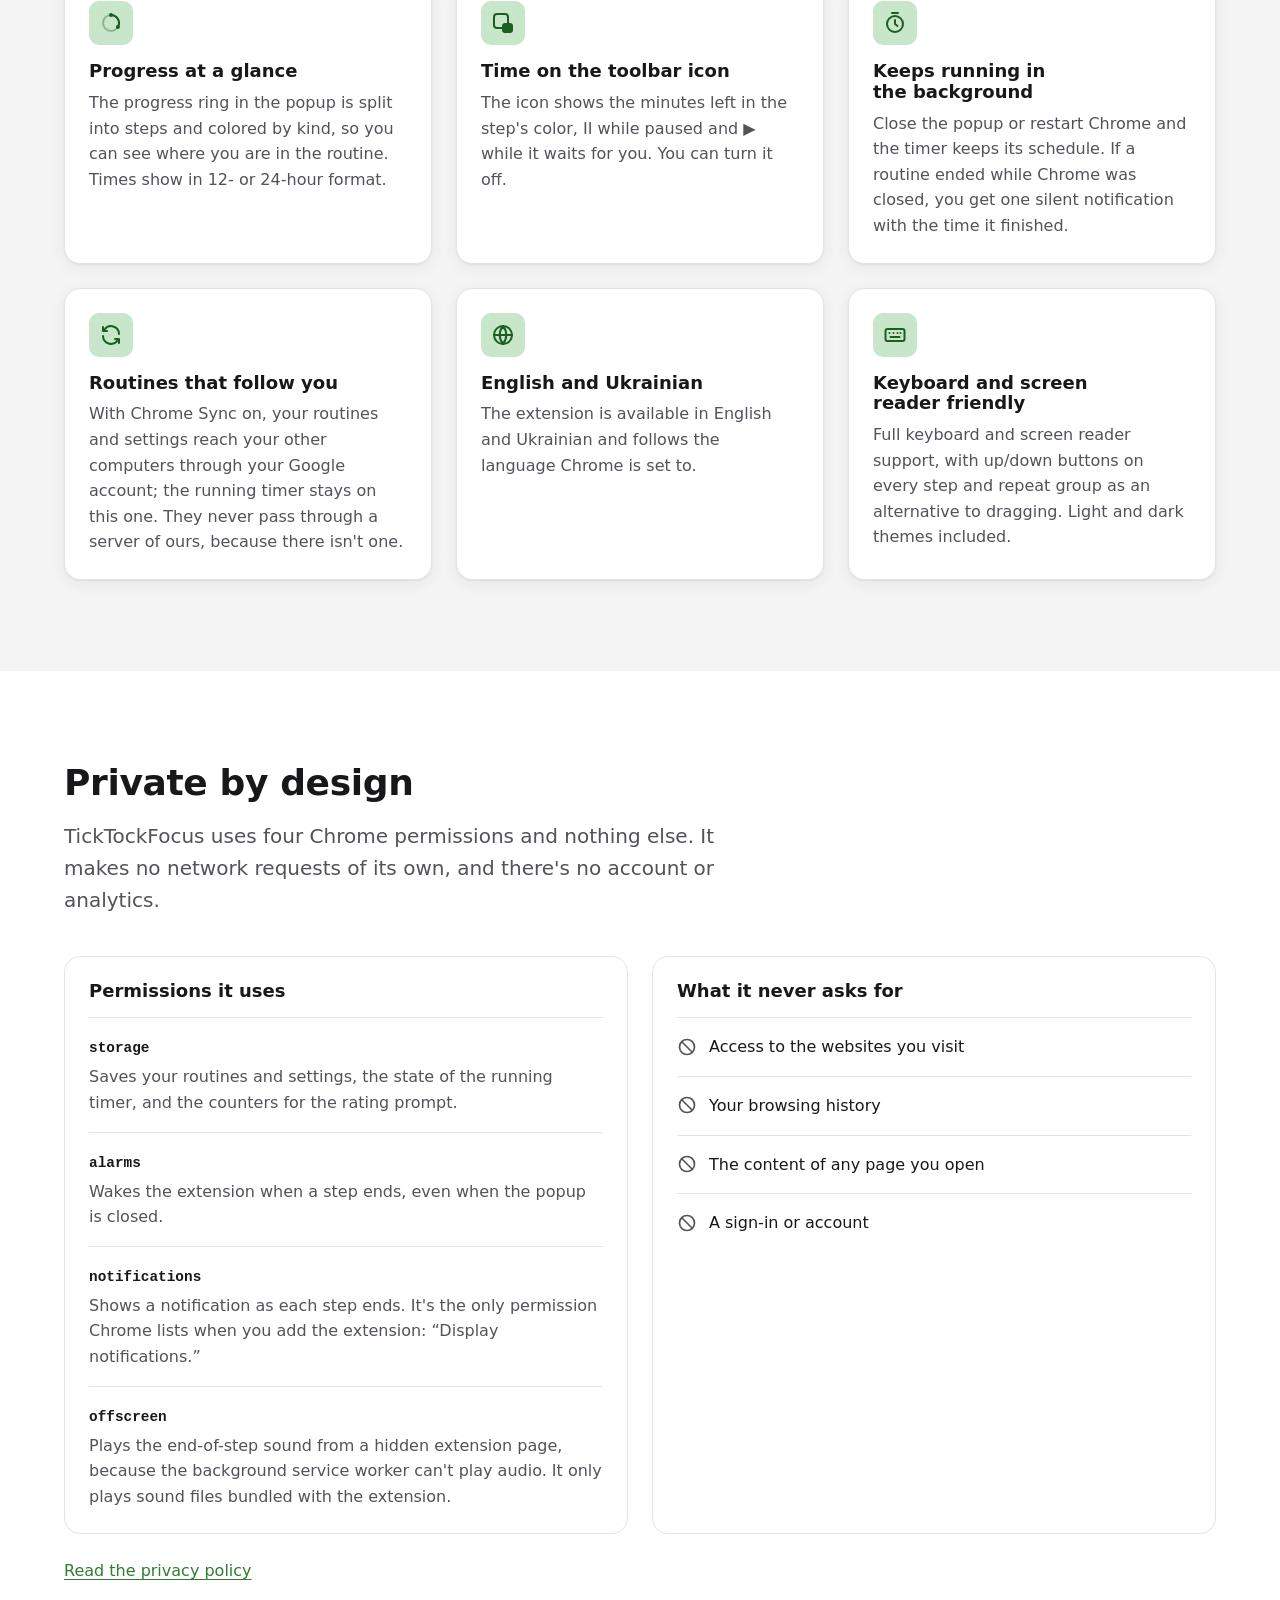
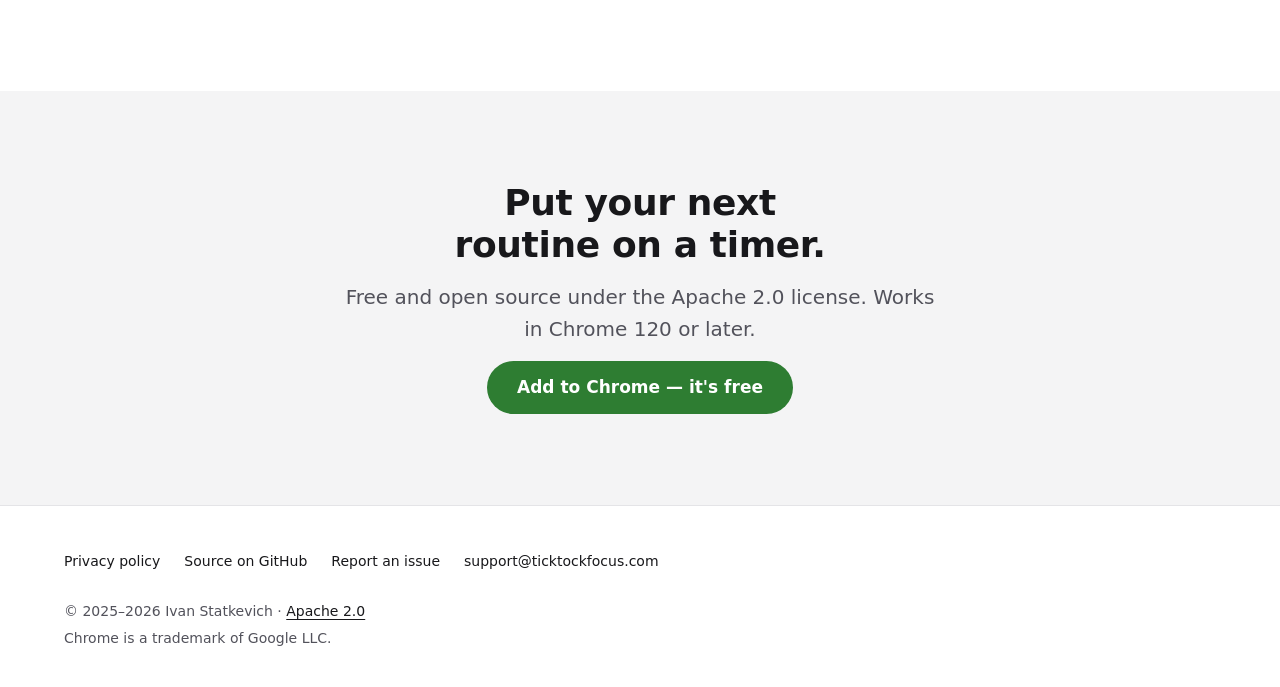
==== commit 963ee828: "Update the landing page for 1.2 Describe routines made of steps instead of presets, show Pomodoro wi" ====
--- a/index.html
+++ b/index.html
@@ -4,7 +4,7 @@
     <meta charset="utf-8">
     <meta name="viewport" content="width=device-width, initial-scale=1">
     <title>TickTockFocus — Multi-Step Timer &amp; Routines</title>
-    <meta name="description" content="A Chrome extension that times any routine step by step and notifies you as each step ends. No site access, no account, no tracking.">
+    <meta name="description" content="Multi-step focus timer: Pomodoro, 52/17 or your own routine. A notification at every step. No site access, no account required.">
     <link rel="canonical" href="https://ticktockfocus.com/">
     <meta name="color-scheme" content="light dark">
     <meta name="theme-color" content="#ffffff" media="(prefers-color-scheme: light)">
@@ -16,26 +16,28 @@
     <meta property="og:type" content="website">
     <meta property="og:site_name" content="TickTockFocus">
     <meta property="og:title" content="TickTockFocus — Multi-Step Timer &amp; Routines">
-    <meta property="og:description" content="A Chrome extension that times any routine step by step and notifies you as each step ends. No site access, no account, no tracking.">
+    <meta property="og:description" content="Multi-step focus timer: Pomodoro, 52/17 or your own routine. A notification at every step. No site access, no account required.">
     <meta property="og:url" content="https://ticktockfocus.com/">
-    <meta property="og:image" content="https://ticktockfocus.com/assets/icon-512.png">
-    <meta property="og:image:width" content="512">
-    <meta property="og:image:height" content="512">
-    <meta property="og:image:alt" content="TickTockFocus icon: a ring of three colored segments around a clock hand">
-    <meta name="twitter:card" content="summary">
+    <meta property="og:image" content="https://ticktockfocus.com/assets/og-image.png">
+    <meta property="og:image:width" content="1200">
+    <meta property="og:image:height" content="630">
+    <meta property="og:image:alt" content="TickTockFocus: a multi-step timer for Chrome, with the popup showing a running routine">
+    <meta name="twitter:card" content="summary_large_image">
     <meta name="twitter:title" content="TickTockFocus — Multi-Step Timer &amp; Routines">
-    <meta name="twitter:description" content="A Chrome extension that times any routine step by step and notifies you as each step ends. No site access, no account, no tracking.">
-    <meta name="twitter:image" content="https://ticktockfocus.com/assets/icon-512.png">
-    <meta name="twitter:image:alt" content="TickTockFocus icon: a ring of three colored segments around a clock hand">
+    <meta name="twitter:description" content="Multi-step focus timer: Pomodoro, 52/17 or your own routine. A notification at every step. No site access, no account required.">
+    <meta name="twitter:image" content="https://ticktockfocus.com/assets/og-image.png">
+    <meta name="twitter:image:alt" content="TickTockFocus: a multi-step timer for Chrome, with the popup showing a running routine">
     <script type="application/ld+json">
       {
         "@context": "https://schema.org",
         "@type": "SoftwareApplication",
         "name": "TickTockFocus",
-        "description": "A Chrome extension that times any routine step by step and notifies you as each step ends. No site access, no account, no tracking.",
+        "description": "Multi-step focus timer: Pomodoro, 52/17 or your own routine. A notification at every step. No site access, no account required.",
         "applicationCategory": "UtilitiesApplication",
         "operatingSystem": "Chrome",
         "url": "https://ticktockfocus.com/",
+        "image": "https://ticktockfocus.com/assets/icon-512.png",
+        "screenshot": "https://ticktockfocus.com/assets/popup-1.1.png",
         "downloadUrl": "https://chromewebstore.google.com/detail/nealkefeifpkmkbfcfbkffdgnlohjbae",
         "offers": {
           "@type": "Offer",
@@ -69,7 +71,7 @@
           <div>
             <p class="section-label">Multi-step timer for Chrome™</p>
             <h1 id="hero-heading">Any routine, one click.</h1>
-            <p class="lead-text hero-lead">Build a timer from your own steps (focus blocks, breaks, study sessions) and get a Chrome notification as each one ends.</p>
+            <p class="lead-text hero-lead">Start Pomodoro, 52/17 or a routine of your own steps, and get a Chrome notification and a sound as each step ends.</p>
             <div class="button-group">
               <a class="button button-primary button-large" href="https://chromewebstore.google.com/detail/nealkefeifpkmkbfcfbkffdgnlohjbae">Add to Chrome — it's free</a>
               <a class="button button-secondary" href="https://github.com/mist941/tick-tock-focus">View source on GitHub</a>
@@ -77,20 +79,24 @@
             <p class="trust-line">No site access<span class="trust-separator" aria-hidden="true">·</span>No account<span class="trust-separator" aria-hidden="true">·</span>No tracking</p>
           </div>
 
-          <figure class="preset-preview">
-            <p class="preset-preview-label">Example preset</p>
-            <div class="preset-preview-header">
-              <p class="preset-preview-name" id="preview-preset-name">Deep work</p>
-              <p class="preset-preview-total">5 steps · 2 h 30 min</p>
+          <figure class="routine-preview">
+            <p class="routine-preview-label">Built-in routine</p>
+            <div class="routine-preview-header">
+              <p class="routine-preview-name" id="preview-routine-name">Pomodoro</p>
+              <p class="routine-preview-total">2 h 10 min</p>
             </div>
-            <ol class="segment-bar segment-bar-with-notifications" aria-labelledby="preview-preset-name">
-              <li class="segment" style="--segment-minutes: 50"><span class="segment-label">50<span class="segment-unit"> min</span></span></li>
-              <li class="segment" style="--segment-minutes: 10"><span class="segment-label">10<span class="segment-unit"> min</span></span></li>
-              <li class="segment" style="--segment-minutes: 50"><span class="segment-label">50<span class="segment-unit"> min</span></span></li>
-              <li class="segment" style="--segment-minutes: 10"><span class="segment-label">10<span class="segment-unit"> min</span></span></li>
-              <li class="segment" style="--segment-minutes: 30"><span class="segment-label">30<span class="segment-unit"> min</span></span></li>
+            <ol class="segment-bar segment-bar-with-notifications" aria-labelledby="preview-routine-name">
+              <li class="segment-group" style="--segment-minutes: 30">
+                <span class="segment-repeat"><span aria-hidden="true">×3</span><span class="visually-hidden">Repeat 3 times</span></span>
+                <ol class="segment-bar">
+                  <li class="segment" style="--segment-minutes: 25"><span class="segment-label"><span class="visually-hidden">Focus </span>25<span class="segment-unit"> min</span></span></li>
+                  <li class="segment segment-break" style="--segment-minutes: 5"><span class="segment-label"><span class="visually-hidden">Break </span>5<span class="segment-unit"> min</span></span></li>
+                </ol>
+              </li>
+              <li class="segment" style="--segment-minutes: 25"><span class="segment-label"><span class="visually-hidden">Focus </span>25<span class="segment-unit"> min</span></span></li>
+              <li class="segment segment-break" style="--segment-minutes: 15"><span class="segment-label"><span class="visually-hidden">Long break </span>15<span class="segment-unit"> min</span></span></li>
             </ol>
-            <figcaption class="preset-preview-caption"><span class="notification-icon" aria-hidden="true"></span>A notification as each step ends</figcaption>
+            <figcaption class="routine-preview-caption"><span class="notification-icon" aria-hidden="true"></span>A notification and a sound as each step ends</figcaption>
           </figure>
         </div>
       </section>
@@ -102,84 +108,113 @@
           </div>
           <ol class="step-list">
             <li class="step-card">
-              <h3>Build a preset</h3>
-              <p>Name it and add up to 50 steps, each from 30 seconds to just under 24 hours. Drag them, or use the arrow buttons, to put them in order.</p>
+              <h3>Pick or build a routine</h3>
+              <p>Pick a ready-made routine on the welcome page, or build your own from named steps and repeat groups.</p>
             </li>
             <li class="step-card">
               <h3>Start it in one click</h3>
-              <p>Pick the preset and press Start; next time, it's already selected. Close the popup and the timer keeps going.</p>
+              <p>Start any routine from the popup with one click. Close the popup and the timer keeps going.</p>
             </li>
             <li class="step-card">
               <h3>Get notified at every step</h3>
-              <p>A Chrome notification appears as each step ends. The last one tells you the whole routine is done.</p>
+              <p>A notification and a short sound as each step ends, with buttons to pause, skip or start the next step.</p>
             </li>
           </ol>
         </div>
       </section>
 
-      <section class="page-section" aria-labelledby="examples-heading">
+      <section class="page-section" aria-labelledby="built-in-routines-heading">
         <div class="page-container">
           <div class="section-heading">
-            <h2 id="examples-heading">Example routines</h2>
-            <p class="lead-text">Pomodoro is just one routine. Here are a few more you can build. They're examples, not built-in templates: you set up each one yourself in the Presets tab.</p>
+            <h2 id="built-in-routines-heading">Built-in routines</h2>
+            <p class="lead-text">Five ready-made routines come with the extension. Pick the ones you want on the welcome page after you install it, or in the Timer tab while it's empty.</p>
+            <ul class="kind-legend" aria-label="Step colors">
+              <li class="kind-legend-item"><span class="kind-swatch" aria-hidden="true"></span>Focus</li>
+              <li class="kind-legend-item"><span class="kind-swatch kind-swatch-break" aria-hidden="true"></span>Break</li>
+              <li class="kind-legend-item"><span class="kind-swatch kind-swatch-custom" aria-hidden="true"></span>Custom</li>
+            </ul>
           </div>
           <ul class="routine-list">
             <li class="routine-card">
               <div class="routine-header">
-                <h3 class="routine-name" id="routine-pomodoro">Pomodoro, four rounds</h3>
-                <p class="routine-total">8 steps · 2 h 10 min</p>
+                <h3 class="routine-name" id="routine-pomodoro">Pomodoro</h3>
+                <p class="routine-total">2 h 10 min</p>
               </div>
               <ol class="segment-bar" aria-labelledby="routine-pomodoro">
-                <li class="segment" style="--segment-minutes: 25"><span class="segment-label">25<span class="segment-unit"> min</span></span></li>
-                <li class="segment" style="--segment-minutes: 5"><span class="segment-label">5<span class="segment-unit"> min</span></span></li>
-                <li class="segment" style="--segment-minutes: 25"><span class="segment-label">25<span class="segment-unit"> min</span></span></li>
-                <li class="segment" style="--segment-minutes: 5"><span class="segment-label">5<span class="segment-unit"> min</span></span></li>
-                <li class="segment" style="--segment-minutes: 25"><span class="segment-label">25<span class="segment-unit"> min</span></span></li>
-                <li class="segment" style="--segment-minutes: 5"><span class="segment-label">5<span class="segment-unit"> min</span></span></li>
-                <li class="segment" style="--segment-minutes: 25"><span class="segment-label">25<span class="segment-unit"> min</span></span></li>
-                <li class="segment" style="--segment-minutes: 15"><span class="segment-label">15<span class="segment-unit"> min</span></span></li>
-              </ol>
-              <p class="routine-description">Four 25-minute focus blocks with 5-minute breaks between them, then a 15-minute long break.</p>
+                <li class="segment-group" style="--segment-minutes: 30">
+                  <span class="segment-repeat"><span aria-hidden="true">×3</span><span class="visually-hidden">Repeat 3 times</span></span>
+                  <ol class="segment-bar">
+                    <li class="segment" style="--segment-minutes: 25"><span class="segment-label"><span class="visually-hidden">Focus </span>25<span class="segment-unit"> min</span></span></li>
+                    <li class="segment segment-break" style="--segment-minutes: 5"><span class="segment-label"><span class="visually-hidden">Break </span>5<span class="segment-unit"> min</span></span></li>
+                  </ol>
+                </li>
+                <li class="segment" style="--segment-minutes: 25"><span class="segment-label"><span class="visually-hidden">Focus </span>25<span class="segment-unit"> min</span></span></li>
+                <li class="segment segment-break" style="--segment-minutes: 15"><span class="segment-label"><span class="visually-hidden">Long break </span>15<span class="segment-unit"> min</span></span></li>
+              </ol>
+              <p class="routine-description">Focus 25&nbsp;min, Break 5&nbsp;min, three times. Then Focus 25&nbsp;min and Long break 15&nbsp;min.</p>
             </li>
             <li class="routine-card">
               <div class="routine-header">
                 <h3 class="routine-name" id="routine-52-17">52/17</h3>
-                <p class="routine-total">2 steps · 1 h 9 min</p>
+                <p class="routine-total">3 h 27 min</p>
               </div>
               <ol class="segment-bar" aria-labelledby="routine-52-17">
-                <li class="segment" style="--segment-minutes: 52"><span class="segment-label">52<span class="segment-unit"> min</span></span></li>
-                <li class="segment" style="--segment-minutes: 17"><span class="segment-label">17<span class="segment-unit"> min</span></span></li>
-              </ol>
-              <p class="routine-description">52 minutes of focused work, then a 17-minute break away from the screen.</p>
-            </li>
-            <li class="routine-card">
-              <div class="routine-header">
-                <h3 class="routine-name" id="routine-study">Study session</h3>
-                <p class="routine-total">5 steps · 2 h 10 min</p>
+                <li class="segment-group" style="--segment-minutes: 69">
+                  <span class="segment-repeat"><span aria-hidden="true">×3</span><span class="visually-hidden">Repeat 3 times</span></span>
+                  <ol class="segment-bar">
+                    <li class="segment" style="--segment-minutes: 52"><span class="segment-label"><span class="visually-hidden">Focus </span>52<span class="segment-unit"> min</span></span></li>
+                    <li class="segment segment-break" style="--segment-minutes: 17"><span class="segment-label"><span class="visually-hidden">Break </span>17<span class="segment-unit"> min</span></span></li>
+                  </ol>
+                </li>
+              </ol>
+              <p class="routine-description">Focus 52&nbsp;min, Break 17&nbsp;min, three times.</p>
+            </li>
+            <li class="routine-card">
+              <div class="routine-header">
+                <h3 class="routine-name" id="routine-deep-work">Deep work</h3>
+                <p class="routine-total">1 h 50 min</p>
+              </div>
+              <ol class="segment-bar" aria-labelledby="routine-deep-work">
+                <li class="segment" style="--segment-minutes: 90"><span class="segment-label"><span class="visually-hidden">Focus </span>90<span class="segment-unit"> min</span></span></li>
+                <li class="segment segment-break" style="--segment-minutes: 20"><span class="segment-label"><span class="visually-hidden">Break </span>20<span class="segment-unit"> min</span></span></li>
+              </ol>
+              <p class="routine-description">Focus 90&nbsp;min, then Break 20&nbsp;min.</p>
+            </li>
+            <li class="routine-card">
+              <div class="routine-header">
+                <h3 class="routine-name" id="routine-study">Study</h3>
+                <p class="routine-total">2 h 45 min</p>
               </div>
               <ol class="segment-bar" aria-labelledby="routine-study">
-                <li class="segment" style="--segment-minutes: 45"><span class="segment-label">45<span class="segment-unit"> min</span></span></li>
-                <li class="segment" style="--segment-minutes: 10"><span class="segment-label">10<span class="segment-unit"> min</span></span></li>
-                <li class="segment" style="--segment-minutes: 45"><span class="segment-label">45<span class="segment-unit"> min</span></span></li>
-                <li class="segment" style="--segment-minutes: 10"><span class="segment-label">10<span class="segment-unit"> min</span></span></li>
-                <li class="segment" style="--segment-minutes: 20"><span class="segment-label">20<span class="segment-unit"> min</span></span></li>
-              </ol>
-              <p class="routine-description">Read for 45 minutes, take a break, practice for 45, take another break, then spend 20 minutes reviewing.</p>
+                <li class="segment-group" style="--segment-minutes: 55">
+                  <span class="segment-repeat"><span aria-hidden="true">×3</span><span class="visually-hidden">Repeat 3 times</span></span>
+                  <ol class="segment-bar">
+                    <li class="segment" style="--segment-minutes: 45"><span class="segment-label"><span class="visually-hidden">Study </span>45<span class="segment-unit"> min</span></span></li>
+                    <li class="segment segment-break" style="--segment-minutes: 10"><span class="segment-label"><span class="visually-hidden">Break </span>10<span class="segment-unit"> min</span></span></li>
+                  </ol>
+                </li>
+              </ol>
+              <p class="routine-description">Study 45&nbsp;min, Break 10&nbsp;min, three times.</p>
             </li>
             <li class="routine-card">
               <div class="routine-header">
                 <h3 class="routine-name" id="routine-desk-break">Desk break</h3>
-                <p class="routine-total">3 steps · 8 min</p>
+                <p class="routine-total">2 h 8 min</p>
               </div>
               <ol class="segment-bar" aria-labelledby="routine-desk-break">
-                <li class="segment" style="--segment-minutes: 2"><span class="segment-label">2<span class="segment-unit"> min</span></span></li>
-                <li class="segment" style="--segment-minutes: 5"><span class="segment-label">5<span class="segment-unit"> min</span></span></li>
-                <li class="segment" style="--segment-minutes: 1"><span class="segment-label">1<span class="segment-unit"> min</span></span></li>
-              </ol>
-              <p class="routine-description">Stretch for 2 minutes, go for a 5-minute walk, then rest your eyes for 1 minute.</p>
+                <li class="segment-group" style="--segment-minutes: 32">
+                  <span class="segment-repeat"><span aria-hidden="true">×4</span><span class="visually-hidden">Repeat 4 times</span></span>
+                  <ol class="segment-bar">
+                    <li class="segment" style="--segment-minutes: 30"><span class="segment-label"><span class="visually-hidden">Work </span>30<span class="segment-unit"> min</span></span></li>
+                    <li class="segment segment-break" style="--segment-minutes: 2"><span class="segment-label"><span class="visually-hidden">Stretch </span>2<span class="segment-unit"> min</span></span></li>
+                  </ol>
+                </li>
+              </ol>
+              <p class="routine-description">Work 30&nbsp;min, Stretch 2&nbsp;min, four times.</p>
             </li>
           </ul>
-          <p class="routine-note">Words like “focus” and “break” only describe the steps on this page. In the extension, you name the preset, and each step is a duration.</p>
+          <p class="routine-note">Or build your own: exam practice, workouts, lessons, a meeting agenda.</p>
+          <p class="routine-note">Coming from 1.1? Your presets are kept and become routines automatically.</p>
         </div>
       </section>
 
@@ -193,43 +228,64 @@
               <span class="feature-icon" aria-hidden="true">
                 <svg viewBox="0 0 24 24" fill="none" stroke="currentColor" stroke-width="2" stroke-linecap="round"><path d="M4 6h10M4 12h16M4 18h7"/></svg>
               </span>
-              <h3>Multi-step presets</h3>
-              <p>Up to 50 steps per preset, each from 30 seconds to just under 24 hours. Reorder them by dragging or with the arrow buttons.</p>
+              <h3>Routines made of steps</h3>
+              <p>Give each step a name, a kind (Focus, Break or Custom) that sets its color, and a length from 30 seconds to just under 24 hours. Repeat groups run their steps 2 to 10 times, and a routine holds up to 20 steps or groups. Reorder steps by dragging or with the up/down buttons.</p>
             </li>
             <li class="feature-card">
               <span class="feature-icon" aria-hidden="true">
                 <svg viewBox="0 0 24 24" fill="none" stroke="currentColor" stroke-width="2" stroke-linecap="round" stroke-linejoin="round"><path d="M6 17v-6a6 6 0 0 1 12 0v6l1.5 2h-15z"/><path d="M10 21a2 2 0 0 0 4 0"/></svg>
               </span>
-              <h3>A notification at every step</h3>
-              <p>Chrome lets you know as each step ends and when the routine is done, so you can stop checking the clock.</p>
+              <h3>A notification and a sound at every step</h3>
+              <p>The notification has buttons for what's next: Pause or Skip, Start next or Stop, and Start again when the routine is done. A short sound plays too: Chime, Bell or Soft, with its own volume, or off.</p>
+            </li>
+            <li class="feature-card">
+              <span class="feature-icon" aria-hidden="true">
+                <svg viewBox="0 0 24 24" fill="none" stroke="currentColor" stroke-width="2" stroke-linecap="round" stroke-linejoin="round"><path d="M5 6v12M9.5 6v12"/><path d="M14 6l6 6-6 6z"/></svg>
+              </span>
+              <h3>Pause, skip or add time</h3>
+              <p>Pause, Skip, +5&nbsp;min and Stop are one click away in the popup. The next step can start automatically or wait until you press Start.</p>
+            </li>
+            <li class="feature-card">
+              <span class="feature-icon" aria-hidden="true">
+                <svg viewBox="0 0 24 24" fill="none" stroke="currentColor" stroke-width="2" stroke-linecap="round"><circle cx="12" cy="12" r="8" stroke-opacity="0.35"/><path d="M12 4a8 8 0 0 1 6.9 12"/><circle cx="12" cy="4" r="1" fill="currentColor"/><circle cx="18.9" cy="16" r="1" fill="currentColor"/></svg>
+              </span>
+              <h3>Progress at a glance</h3>
+              <p>The progress ring in the popup is split into steps and colored by kind, so you can see where you are in the routine. Times show in 12- or 24-hour format.</p>
+            </li>
+            <li class="feature-card">
+              <span class="feature-icon" aria-hidden="true">
+                <svg viewBox="0 0 24 24" fill="none" stroke="currentColor" stroke-width="2" stroke-linecap="round" stroke-linejoin="round"><rect x="3" y="3" width="14" height="14" rx="3"/><rect x="12" y="13" width="9" height="8" rx="2" fill="currentColor"/></svg>
+              </span>
+              <h3>Time on the toolbar icon</h3>
+              <p>The icon shows the minutes left in the step's color, II while paused and ▶&#xFE0E; while it waits for you. You can turn it off.</p>
             </li>
             <li class="feature-card">
               <span class="feature-icon" aria-hidden="true">
                 <svg viewBox="0 0 24 24" fill="none" stroke="currentColor" stroke-width="2" stroke-linecap="round" stroke-linejoin="round"><circle cx="12" cy="13" r="8"/><path d="M12 9v4l2.5 2M9 2h6"/></svg>
               </span>
               <h3>Keeps running in the background</h3>
-              <p>Close the popup or restart Chrome and the timer keeps its schedule. If a routine ended while Chrome was closed, you get one notification with the time it finished.</p>
+              <p>Close the popup or restart Chrome and the timer keeps its schedule. If a routine ended while Chrome was closed, you get one silent notification with the time it finished.</p>
             </li>
             <li class="feature-card">
               <span class="feature-icon" aria-hidden="true">
                 <svg viewBox="0 0 24 24" fill="none" stroke="currentColor" stroke-width="2" stroke-linecap="round" stroke-linejoin="round"><path d="M20 11a8 8 0 0 0-14.5-4.5L4 8M4 4v4h4M4 13a8 8 0 0 0 14.5 4.5L20 16M20 20v-4h-4"/></svg>
               </span>
-              <h3>Presets that follow you</h3>
-              <p>With Chrome Sync on, your presets and settings reach your other computers through your Google account. They never pass through a server of ours, because there isn't one.</p>
-            </li>
-            <li class="feature-card">
-              <span class="feature-icon" aria-hidden="true">
-                <svg viewBox="0 0 24 24" fill="none" stroke="currentColor" stroke-width="2" stroke-linecap="round"><circle cx="12" cy="12" r="8" stroke-opacity="0.35"/><path d="M12 4a8 8 0 0 1 6.9 12"/><circle cx="12" cy="4" r="1" fill="currentColor"/><circle cx="18.9" cy="16" r="1" fill="currentColor"/></svg>
-              </span>
-              <h3>Progress at a glance</h3>
-              <p>The popup shows a countdown, a progress ring with a marker between steps, and a clock you can switch between 12- and 24-hour time.</p>
+              <h3>Routines that follow you</h3>
+              <p>With Chrome Sync on, your routines and settings reach your other computers through your Google account; the running timer stays on this one. They never pass through a server of ours, because there isn't one.</p>
+            </li>
+            <li class="feature-card">
+              <span class="feature-icon" aria-hidden="true">
+                <svg viewBox="0 0 24 24" fill="none" stroke="currentColor" stroke-width="2" stroke-linecap="round" stroke-linejoin="round"><circle cx="12" cy="12" r="9"/><path d="M3 12h18M12 3a14 14 0 0 1 0 18M12 3a14 14 0 0 0 0 18"/></svg>
+              </span>
+              <h3>English and Ukrainian</h3>
+              <p>The extension is available in English and Ukrainian and follows the language Chrome is set to.</p>
             </li>
             <li class="feature-card">
               <span class="feature-icon" aria-hidden="true">
                 <svg viewBox="0 0 24 24" fill="none" stroke="currentColor" stroke-width="2" stroke-linecap="round" stroke-linejoin="round"><rect x="2.5" y="6" width="19" height="12" rx="2"/><path d="M6.5 10h.01M10.5 10h.01M14.5 10h.01M17.5 10h.01M7.5 14h9"/></svg>
               </span>
               <h3>Keyboard and screen reader friendly</h3>
-              <p>Labeled controls, full keyboard support with arrow buttons as an alternative to dragging, and status messages announced to screen readers.</p>
+              <p>Full keyboard and screen reader support, with up/down buttons on every step and repeat group as an alternative to dragging. Light and dark themes included.</p>
             </li>
           </ul>
         </div>
@@ -239,7 +295,7 @@
         <div class="page-container">
           <div class="section-heading">
             <h2 id="privacy-heading">Private by design</h2>
-            <p class="lead-text">TickTockFocus uses three Chrome permissions and nothing else. It makes no network requests of its own, and there's no account or analytics.</p>
+            <p class="lead-text">TickTockFocus uses four Chrome permissions and nothing else. It makes no network requests of its own, and there's no account or analytics.</p>
           </div>
           <div class="privacy-layout">
             <div class="privacy-panel">
@@ -247,7 +303,7 @@
               <dl class="permission-list">
                 <div class="permission-item">
                   <dt class="permission-name"><code>storage</code></dt>
-                  <dd class="permission-reason">Saves your presets, your clock format, and the state of the running timer.</dd>
+                  <dd class="permission-reason">Saves your routines and settings, the state of the running timer, and the counters for the rating prompt.</dd>
                 </div>
                 <div class="permission-item">
                   <dt class="permission-name"><code>alarms</code></dt>
@@ -256,6 +312,10 @@
                 <div class="permission-item">
                   <dt class="permission-name"><code>notifications</code></dt>
                   <dd class="permission-reason">Shows a notification as each step ends. It's the only permission Chrome lists when you add the extension: “Display notifications.”</dd>
+                </div>
+                <div class="permission-item">
+                  <dt class="permission-name"><code>offscreen</code></dt>
+                  <dd class="permission-reason">Plays the end-of-step sound from a hidden extension page, because the background service worker can't play audio. It only plays sound files bundled with the extension.</dd>
                 </div>
               </dl>
             </div>
--- a/assets/styles.css
+++ b/assets/styles.css
@@ -17,6 +17,10 @@
   --color-focus-ring: #2e7d32;
   --color-segment-tint: #c8e6c9;
   --color-on-segment-tint: #1b5e20;
+  --color-kind-focus: #2e7d32;
+  --color-kind-break: #1565c0;
+  --color-kind-custom: #6b6b6b;
+  --color-on-kind: #ffffff;
   --shadow-card: 0 1px 2px rgb(24 24 27 / 0.05), 0 4px 16px rgb(24 24 27 / 0.06);
 
   --font-family-base: system-ui, -apple-system, "Segoe UI", Roboto, "Helvetica Neue", Arial, sans-serif;
@@ -51,6 +55,7 @@
   --duration-transition: 150ms;
 
   --icon-bell: url("data:image/svg+xml,%3Csvg xmlns='http://www.w3.org/2000/svg' viewBox='0 0 24 24' fill='none' stroke='black' stroke-width='2' stroke-linecap='round' stroke-linejoin='round'%3E%3Cpath d='M6 17v-6a6 6 0 0 1 12 0v6l1.5 2h-15z'/%3E%3Cpath d='M10 21a2 2 0 0 0 4 0'/%3E%3C/svg%3E");
+  --icon-check: url("data:image/svg+xml,%3Csvg xmlns='http://www.w3.org/2000/svg' viewBox='0 0 24 24' fill='none' stroke='black' stroke-width='2.5' stroke-linecap='round' stroke-linejoin='round'%3E%3Cpath d='M5 12.5l4.5 4.5L19 7.5'/%3E%3C/svg%3E");
   --icon-not-allowed: url("data:image/svg+xml,%3Csvg xmlns='http://www.w3.org/2000/svg' viewBox='0 0 24 24' fill='none' stroke='black' stroke-width='2' stroke-linecap='round'%3E%3Ccircle cx='12' cy='12' r='9'/%3E%3Cpath d='M5.7 5.7l12.6 12.6'/%3E%3C/svg%3E");
 }
 
@@ -70,6 +75,10 @@
     --color-focus-ring: #4caf50;
     --color-segment-tint: #2e5530;
     --color-on-segment-tint: #c8e6c9;
+    --color-kind-focus: #4caf50;
+    --color-kind-break: #64b5f6;
+    --color-kind-custom: #a3a3a3;
+    --color-on-kind: #18181b;
     --shadow-card: none;
   }
 }
@@ -479,9 +488,9 @@
   }
 }
 
-/* Example preset card in the hero */
-
-.preset-preview {
+/* Built-in routine card in the hero */
+
+.routine-preview {
   margin: 0;
   padding: var(--space-large);
   border: 1px solid var(--color-border);
@@ -490,13 +499,13 @@
   box-shadow: var(--shadow-card);
 }
 
-.preset-preview-label {
+.routine-preview-label {
   margin-bottom: var(--space-extra-small);
   color: var(--color-text-muted);
   font-size: var(--font-size-small);
 }
 
-.preset-preview-header {
+.routine-preview-header {
   display: flex;
   flex-wrap: wrap;
   align-items: baseline;
@@ -505,19 +514,19 @@
   margin-bottom: var(--space-large);
 }
 
-.preset-preview-name {
+.routine-preview-name {
   margin: 0;
   font-size: 1.25rem;
   font-weight: var(--font-weight-bold);
 }
 
-.preset-preview-total {
+.routine-preview-total {
   margin: 0;
   color: var(--color-text-muted);
   font-size: var(--font-size-small);
 }
 
-.preset-preview-caption {
+.routine-preview-caption {
   display: flex;
   align-items: center;
   gap: var(--space-small);
@@ -538,6 +547,7 @@
 
 .segment-bar {
   display: flex;
+  align-items: flex-end;
   gap: 3px;
   margin: 0;
   padding: 0;
@@ -554,16 +564,55 @@
   min-width: 0;
   height: 2.75rem;
   border-radius: 4px;
-  background-color: var(--color-accent);
-  color: var(--color-on-accent);
+  background-color: var(--color-kind-focus);
+  color: var(--color-on-kind);
   font-size: 0.8125rem;
   font-variant-numeric: tabular-nums;
   font-weight: var(--font-weight-bold);
 }
 
-.segment:nth-child(even) {
-  background-color: var(--color-segment-tint);
-  color: var(--color-on-segment-tint);
+.segment-break {
+  background-color: var(--color-kind-break);
+}
+
+/* A repeat group shows one round of its steps under a bracket labeled with the count. */
+.segment-group {
+  display: flex;
+  flex: var(--segment-minutes) 1 0;
+  flex-direction: column;
+  min-width: 0;
+}
+
+.segment-repeat {
+  display: flex;
+  align-items: flex-end;
+  gap: 0.375rem;
+  margin-bottom: 0.5rem;
+  color: var(--color-text-muted);
+  font-size: 0.75rem;
+  font-variant-numeric: tabular-nums;
+  font-weight: var(--font-weight-bold);
+  line-height: 1;
+}
+
+/* Each half of the bracket: a line at the label's middle with a tick down to the steps. */
+.segment-repeat::before,
+.segment-repeat::after {
+  content: "";
+  flex: 1;
+  height: 0.75rem;
+  margin-bottom: -0.375rem;
+  border-top: 2px solid var(--color-border-strong);
+}
+
+.segment-repeat::before {
+  border-left: 2px solid var(--color-border-strong);
+  border-top-left-radius: 3px;
+}
+
+.segment-repeat::after {
+  border-right: 2px solid var(--color-border-strong);
+  border-top-right-radius: 3px;
 }
 
 .segment-label {
@@ -615,13 +664,14 @@
   mask: var(--icon-bell) center / contain no-repeat;
 }
 
-.segment-bar-with-notifications .segment:last-child::after {
+.segment-bar-with-notifications > .segment:last-child::after {
   right: -0.5rem;
 }
 
 /* High contrast mode drops backgrounds, which would merge segments and hide the masked icons. */
 @media (forced-colors: active) {
-  .segment {
+  .segment,
+  .kind-swatch {
     border: 1px solid CanvasText;
   }
 
@@ -678,7 +728,39 @@
   color: var(--color-text-muted);
 }
 
-/* Example routines */
+/* Built-in routines */
+
+.kind-legend {
+  display: flex;
+  flex-wrap: wrap;
+  gap: var(--space-small) var(--space-large);
+  padding: 0;
+  list-style: none;
+  color: var(--color-text-muted);
+  font-size: var(--font-size-small);
+  font-weight: var(--font-weight-medium);
+}
+
+.kind-legend-item {
+  display: inline-flex;
+  align-items: center;
+  gap: var(--space-small);
+}
+
+.kind-swatch {
+  width: 0.875rem;
+  height: 0.875rem;
+  border-radius: 3px;
+  background-color: var(--color-kind-focus);
+}
+
+.kind-swatch-break {
+  background-color: var(--color-kind-break);
+}
+
+.kind-swatch-custom {
+  background-color: var(--color-kind-custom);
+}
 
 .routine-list {
   display: grid;
@@ -725,6 +807,10 @@
   margin: 0;
   color: var(--color-text-muted);
   font-size: var(--font-size-small);
+}
+
+.routine-note + .routine-note {
+  margin-top: var(--space-small);
 }
 
 /* Features */
@@ -846,3 +932,183 @@
 .closing-call-to-action .button-group {
   justify-content: center;
 }
+
+/* Privacy policy */
+
+.policy-header {
+  margin-bottom: var(--space-large);
+}
+
+.policy-meta {
+  margin-bottom: 0;
+  color: var(--color-text-muted);
+}
+
+.policy-summary {
+  margin-bottom: var(--space-extra-large);
+  padding: var(--space-large);
+  border: 1px solid var(--color-border);
+  border-radius: var(--radius-large);
+  background-color: var(--color-surface);
+}
+
+.policy-summary h2 {
+  margin-bottom: var(--space-medium);
+  font-size: var(--font-size-heading-3);
+}
+
+.check-list {
+  margin: 0;
+  padding: 0;
+  list-style: none;
+}
+
+.check-list li {
+  position: relative;
+  padding-left: 2rem;
+}
+
+.check-list li + li {
+  margin-top: var(--space-small);
+}
+
+.check-list li::before {
+  content: "";
+  position: absolute;
+  top: 0.2em;
+  left: 0;
+  width: 1.25rem;
+  height: 1.25rem;
+  background-color: var(--color-link);
+  -webkit-mask: var(--icon-check) center / contain no-repeat;
+  mask: var(--icon-check) center / contain no-repeat;
+}
+
+.policy-content section + section {
+  margin-top: var(--space-extra-large);
+}
+
+.policy-content h2 {
+  font-size: clamp(1.25rem, 1.1rem + 0.6vw, 1.5rem);
+}
+
+.policy-content ul:not([class]) {
+  padding-left: 1.25rem;
+}
+
+.policy-content ul:not([class]) li + li {
+  margin-top: var(--space-small);
+}
+
+.table-container {
+  margin-bottom: var(--space-medium);
+  overflow-x: auto;
+  border: 1px solid var(--color-border);
+  border-radius: var(--radius-medium);
+}
+
+.data-table {
+  width: 100%;
+  margin: 0;
+  border-collapse: collapse;
+  font-size: var(--font-size-small);
+}
+
+.data-table th,
+.data-table td {
+  padding: var(--space-small) var(--space-medium);
+  border-bottom: 1px solid var(--color-border);
+  text-align: left;
+  vertical-align: top;
+}
+
+.data-table thead th {
+  background-color: var(--color-surface);
+}
+
+.data-table tbody th {
+  font-weight: var(--font-weight-medium);
+}
+
+.data-table tbody tr:last-child > * {
+  border-bottom: 0;
+}
+
+.data-table p {
+  margin-bottom: var(--space-small);
+}
+
+.data-table p:last-child {
+  margin-bottom: 0;
+}
+
+/* Long row headers would otherwise squeeze the storage area names until they break mid-word. */
+.data-table code {
+  white-space: nowrap;
+}
+
+.cell-label {
+  display: none;
+}
+
+@media (max-width: 40rem) {
+  .data-table,
+  .data-table tbody,
+  .data-table tr,
+  .data-table th,
+  .data-table td {
+    display: block;
+  }
+
+  .data-table thead {
+    position: absolute;
+    width: 1px;
+    height: 1px;
+    margin: -1px;
+    overflow: hidden;
+    clip: rect(0 0 0 0);
+    white-space: nowrap;
+  }
+
+  .data-table th,
+  .data-table td {
+    border-bottom: 0;
+  }
+
+  .data-table tbody tr {
+    padding-block: var(--space-small) var(--space-medium);
+  }
+
+  .data-table tbody tr + tr {
+    border-top: 1px solid var(--color-border);
+  }
+
+  .data-table tbody th {
+    font-weight: var(--font-weight-bold);
+  }
+
+  .data-table td {
+    padding-block: var(--space-extra-small);
+  }
+
+  .cell-label {
+    display: block;
+    margin-bottom: var(--space-extra-small);
+    color: var(--color-text-muted);
+    font-size: 0.75rem;
+    font-weight: var(--font-weight-bold);
+    letter-spacing: 0.06em;
+    text-transform: uppercase;
+  }
+}
+
+.permission-list + p {
+  margin-top: var(--space-medium);
+}
+
+@media (forced-colors: active) {
+  .check-list li::before {
+    background-color: CanvasText;
+    forced-color-adjust: none;
+  }
+}
